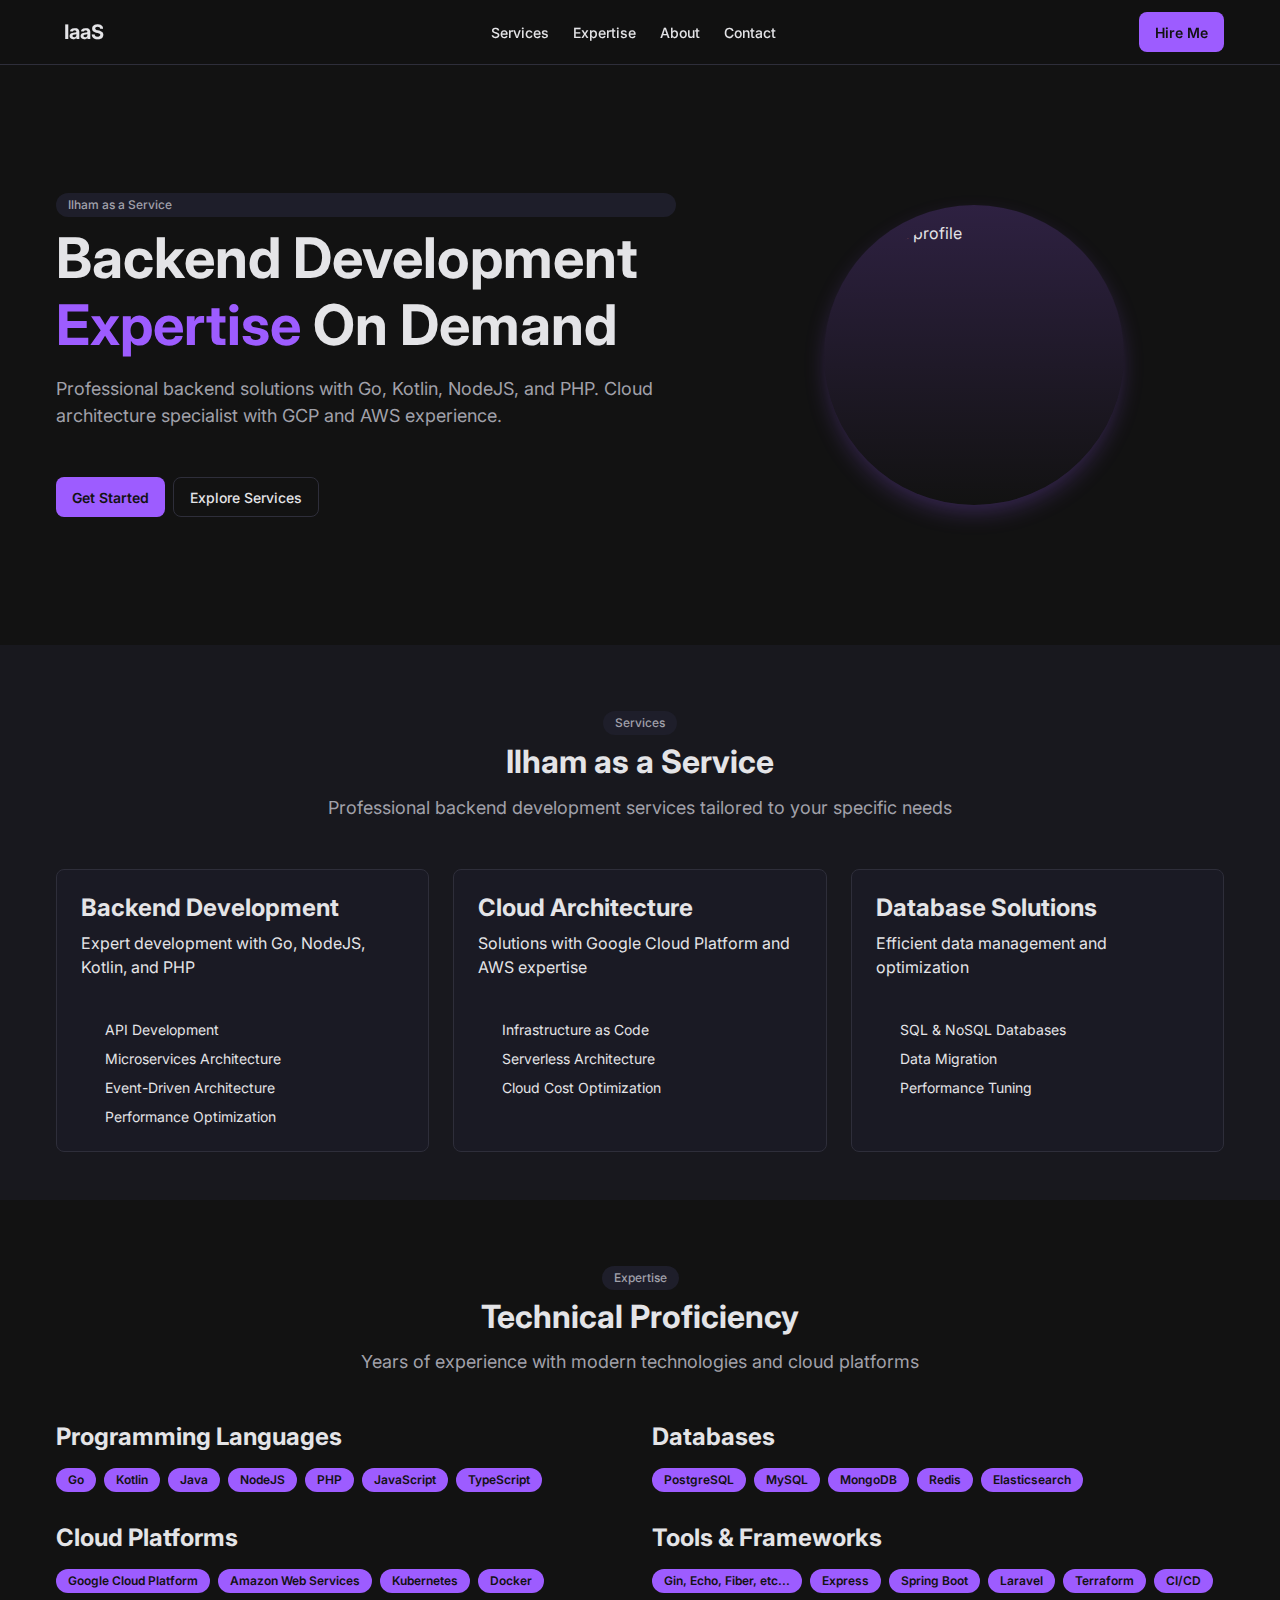
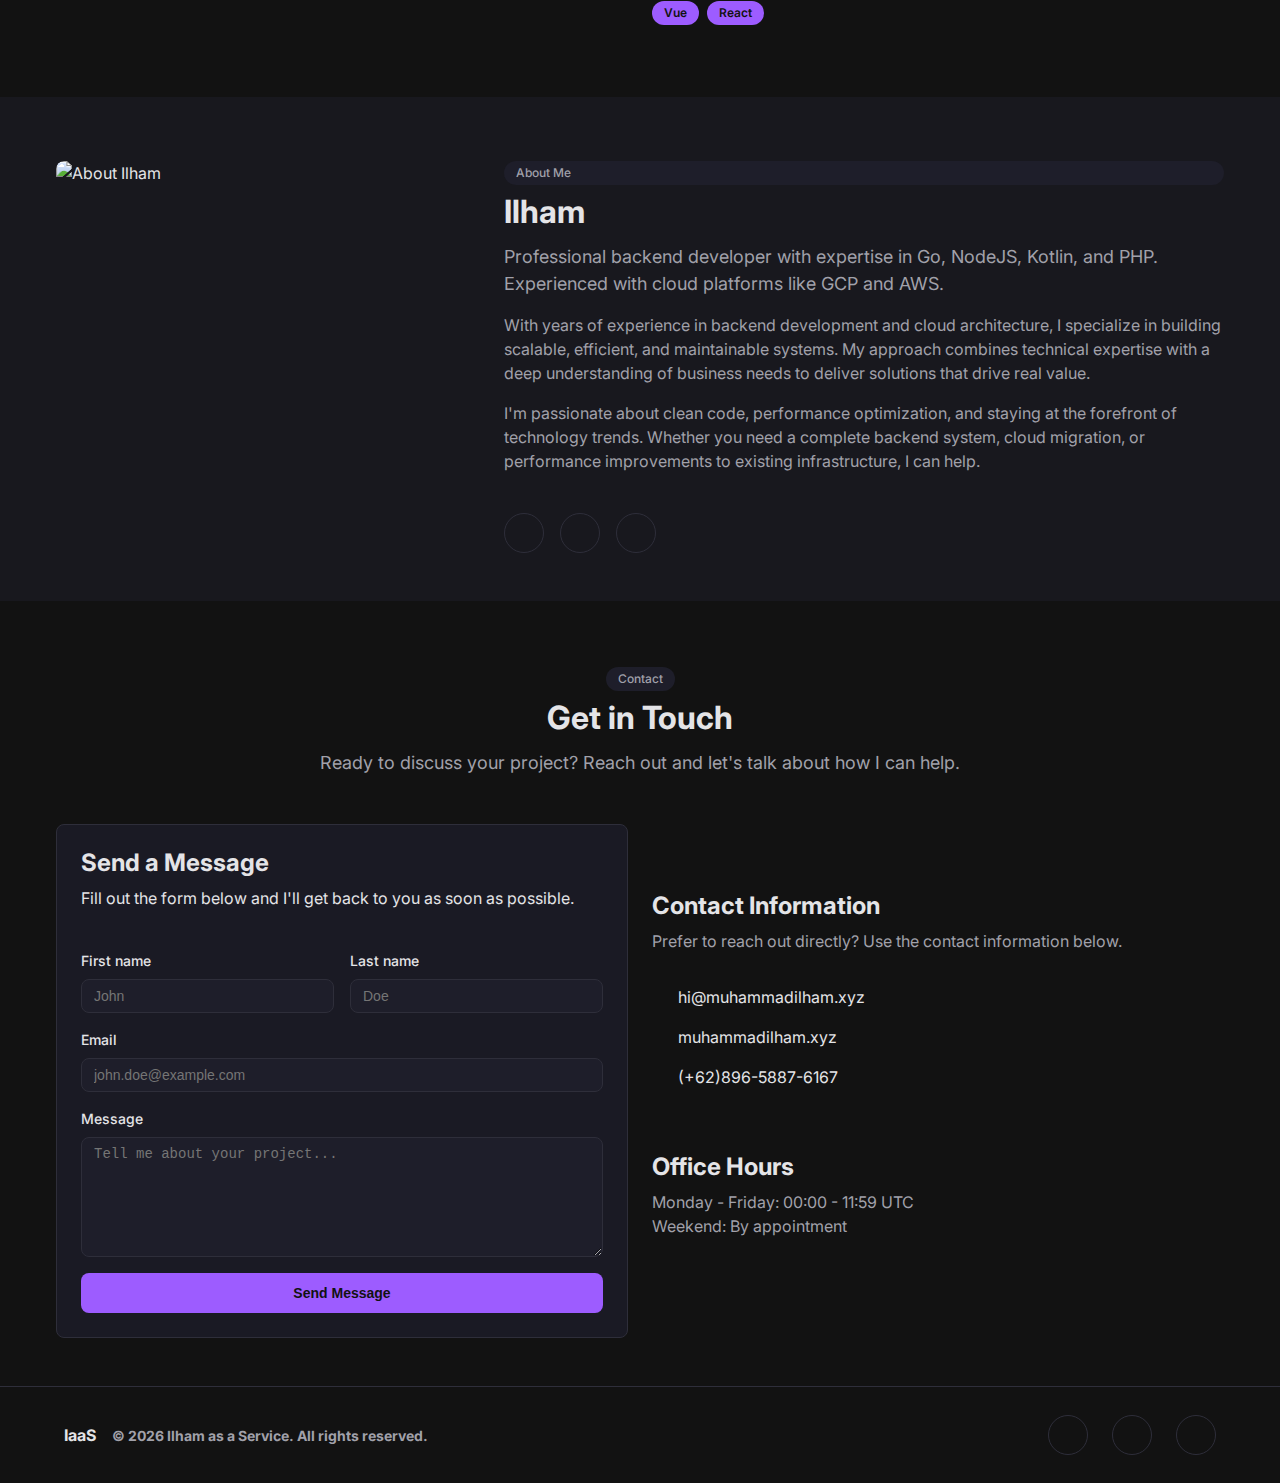
==== index.html @ f7b1e256 "feat: new landing page" ====
<!DOCTYPE html>
<html lang="en">
<head>
  <meta charset="UTF-8">
  <meta name="viewport" content="width=device-width, initial-scale=1.0">
  <!-- Primary Meta Tags -->
  <title>Muhammad Ilham | Backend Developer & Cloud Specialist (IaaS)</title>
  <meta name="description" content="Muhammad Ilham offers professional backend development services with expertise in Go, NodeJS, Kotlin, PHP, and cloud platforms like GCP and AWS.">
  <meta name="keywords" content="Muhammad Ilham, backend developer, Go developer, NodeJS, Kotlin, PHP, cloud architecture, GCP, AWS, IaaS">
  <meta name="author" content="Muhammad Ilham">

  <!-- Open Graph / Facebook -->
  <meta property="og:type" content="website">
  <meta property="og:url" content="https://muhammadilham.xyz/">
  <meta property="og:title" content="Muhammad Ilham | Backend Developer & Cloud Specialist">
  <meta property="og:description" content="Professional backend development services with expertise in Go, NodeJS, Kotlin, PHP, and cloud platforms like GCP and AWS.">
  <meta property="og:image" content="https://media-hosting.imagekit.io/3ba0398bd8744d02/4B939D2C-8A5A-4179-AACF-B3607AC8BFDA-11227-000005230109E60B.JPG?Expires=1838959012&Key-Pair-Id=K2ZIVPTIP2VGHC&Signature=KXfqwvsy2TYszYEHgqX7FKWOMoTREENUWK5vIruQA~npMNvOXrlRcw7gEfq41NGS6qC-dNxv3xXCiB0H6viWafl2FHA10BOMAPI-GehpReKKBnRJ66zqmzC0AuzOeGIlWb-3h5qxwotDMzNgua-2ZHkhm2ImK~HUfSxPiEoYpWrwewTPED3pi6yy7ZygVyqVqK0NhOP4f0Tk~moERaTS9XxSU15iGTEB139aPHgQtTLltklpEuJdmALyKjBi65uL7U1o1JkArlTFQgwiiAtwjFpXVXFyAIiIL2~OlzaHy0KgzTkB~p8yIssPVa~Gk9tvrRiCKB-JlFATZv6-uZx~kA__">

  <!-- Twitter -->
  <meta property="twitter:card" content="summary_large_image">
  <meta property="twitter:url" content="https://muhammadilham.xyz/">
  <meta property="twitter:title" content="Muhammad Ilham | Backend Developer & Cloud Specialist">
  <meta property="twitter:description" content="Professional backend development services with expertise in Go, NodeJS, Kotlin, PHP, and cloud platforms like GCP and AWS.">
  <meta property="twitter:image" content="https://media-hosting.imagekit.io/3ba0398bd8744d02/4B939D2C-8A5A-4179-AACF-B3607AC8BFDA-11227-000005230109E60B.JPG?Expires=1838959012&Key-Pair-Id=K2ZIVPTIP2VGHC&Signature=KXfqwvsy2TYszYEHgqX7FKWOMoTREENUWK5vIruQA~npMNvOXrlRcw7gEfq41NGS6qC-dNxv3xXCiB0H6viWafl2FHA10BOMAPI-GehpReKKBnRJ66zqmzC0AuzOeGIlWb-3h5qxwotDMzNgua-2ZHkhm2ImK~HUfSxPiEoYpWrwewTPED3pi6yy7ZygVyqVqK0NhOP4f0Tk~moERaTS9XxSU15iGTEB139aPHgQtTLltklpEuJdmALyKjBi65uL7U1o1JkArlTFQgwiiAtwjFpXVXFyAIiIL2~OlzaHy0KgzTkB~p8yIssPVa~Gk9tvrRiCKB-JlFATZv6-uZx~kA__">

  <!-- Canonical URL -->
  <link rel="canonical" href="https://muhammadilham.xyz/">

  <!-- Preload CSS (this loads the file early but doesn't apply it) -->
  <link rel="preload" href="styles.css" as="style">
  
  <!-- This actually applies the CSS to the page (keep this!) -->
  <link rel="stylesheet" href="styles.css">

  <link rel="preconnect" href="https://fonts.googleapis.com">
  <link rel="preconnect" href="https://fonts.gstatic.com" crossorigin>
  <link href="https://fonts.googleapis.com/css2?family=Inter:wght@400;500;600;700&display=swap" rel="stylesheet">
  <script src="https://unpkg.com/lucide@latest"></script>
</head>
<body>
  <div class="page-wrapper">
    <header class="header">
      <div class="container">
        <div class="header-content">
          <div class="logo">
            <i data-lucide="server"></i>
            <span>IaaS</span>
          </div>
          <nav class="main-nav">
            <a href="#services" class="nav-link">Services</a>
            <a href="#expertise" class="nav-link">Expertise</a>
            <a href="#about" class="nav-link">About</a>
            <a href="#contact" class="nav-link">Contact</a>
          </nav>
          <a href="#contact" class="button primary-button">Hire Me</a>
        </div>
      </div>
    </header>

    <main>
      <!-- Hero Section -->
      <section class="hero-section">
        <div class="container">
          <div class="hero-grid">
            <div class="hero-content">
              <div class="badge">Ilham as a Service</div>
              <h1>Backend Development <span class="text-primary">Expertise</span> On Demand</h1>
              <p class="hero-description">
                Professional backend solutions with Go, Kotlin, NodeJS, and PHP. Cloud architecture specialist with
                GCP and AWS experience.
              </p>
              <div class="button-group">
                <a href="#contact" class="button primary-button">
                  Get Started
                  <i data-lucide="arrow-right"></i>
                </a>
                <a href="#services" class="button outline-button">Explore Services</a>
              </div>
            </div>
            <div class="hero-image">
              <div class="profile-image-wrapper">
                <img src="https://media-hosting.imagekit.io/3ba0398bd8744d02/4B939D2C-8A5A-4179-AACF-B3607AC8BFDA-11227-000005230109E60B.JPG?Expires=1838959012&Key-Pair-Id=K2ZIVPTIP2VGHC&Signature=KXfqwvsy2TYszYEHgqX7FKWOMoTREENUWK5vIruQA~npMNvOXrlRcw7gEfq41NGS6qC-dNxv3xXCiB0H6viWafl2FHA10BOMAPI-GehpReKKBnRJ66zqmzC0AuzOeGIlWb-3h5qxwotDMzNgua-2ZHkhm2ImK~HUfSxPiEoYpWrwewTPED3pi6yy7ZygVyqVqK0NhOP4f0Tk~moERaTS9XxSU15iGTEB139aPHgQtTLltklpEuJdmALyKjBi65uL7U1o1JkArlTFQgwiiAtwjFpXVXFyAIiIL2~OlzaHy0KgzTkB~p8yIssPVa~Gk9tvrRiCKB-JlFATZv6-uZx~kA__" alt="Ilham's profile" class="profile-image">
              </div>
            </div>
          </div>
        </div>
      </section>

      <!-- Services Section -->
      <section id="services" class="services-section">
        <div class="container">
          <div class="section-header">
            <div class="badge">Services</div>
            <h2>Ilham as a Service</h2>
            <p class="section-description">
              Professional backend development services tailored to your specific needs
            </p>
          </div>
          
          <div class="services-grid">
            <div class="card">
              <div class="card-header">
                <i data-lucide="code-2" class="card-icon"></i>
                <h3>Backend Development</h3>
                <p>Expert development with Go, NodeJS, Kotlin, and PHP</p>
              </div>
              <div class="card-content">
                <ul class="feature-list">
                  <li>
                    <i data-lucide="arrow-right"></i>
                    <span>API Development</span>
                  </li>
                  <li>
                    <i data-lucide="arrow-right"></i>
                    <span>Microservices Architecture</span>
                  </li>
                  <li>
                    <i data-lucide="arrow-right"></i>
                    <span>Event-Driven Architecture</span>
                  </li>
                  <li>
                    <i data-lucide="arrow-right"></i>
                    <span>Performance Optimization</span>
                  </li>
                </ul>
              </div>
            </div>

            <div class="card">
              <div class="card-header">
                <i data-lucide="cloud" class="card-icon"></i>
                <h3>Cloud Architecture</h3>
                <p>Solutions with Google Cloud Platform and AWS expertise</p>
              </div>
              <div class="card-content">
                <ul class="feature-list">
                  <li>
                    <i data-lucide="arrow-right"></i>
                    <span>Infrastructure as Code</span>
                  </li>
                  <li>
                    <i data-lucide="arrow-right"></i>
                    <span>Serverless Architecture</span>
                  </li>
                  <li>
                    <i data-lucide="arrow-right"></i>
                    <span>Cloud Cost Optimization</span>
                  </li>
                </ul>
              </div>
            </div>

            <div class="card">
              <div class="card-header">
                <i data-lucide="database" class="card-icon"></i>
                <h3>Database Solutions</h3>
                <p>Efficient data management and optimization</p>
              </div>
              <div class="card-content">
                <ul class="feature-list">
                  <li>
                    <i data-lucide="arrow-right"></i>
                    <span>SQL & NoSQL Databases</span>
                  </li>
                  <li>
                    <i data-lucide="arrow-right"></i>
                    <span>Data Migration</span>
                  </li>
                  <li>
                    <i data-lucide="arrow-right"></i>
                    <span>Performance Tuning</span>
                  </li>
                </ul>
              </div>
            </div>
          </div>
        </div>
      </section>

      <!-- Expertise Section -->
      <section id="expertise" class="expertise-section">
        <div class="container">
          <div class="section-header">
            <div class="badge">Expertise</div>
            <h2>Technical Proficiency</h2>
            <p class="section-description">
              Years of experience with modern technologies and cloud platforms
            </p>
          </div>
          
          <div class="expertise-grid">
            <div class="expertise-column">
              <h3>Programming Languages</h3>
              <div class="badge-group">
                <span class="tech-badge">Go</span>
                <span class="tech-badge">Kotlin</span>
                <span class="tech-badge">Java</span>
                <span class="tech-badge">NodeJS</span>
                <span class="tech-badge">PHP</span>
                <span class="tech-badge">JavaScript</span>
                <span class="tech-badge">TypeScript</span>
              </div>
              
              <h3 class="mt-6">Cloud Platforms</h3>
              <div class="badge-group">
                <span class="tech-badge">Google Cloud Platform</span>
                <span class="tech-badge">Amazon Web Services</span>
                <span class="tech-badge">Kubernetes</span>
                <span class="tech-badge">Docker</span>
              </div>
            </div>
            
            <div class="expertise-column">
              <h3>Databases</h3>
              <div class="badge-group">
                <span class="tech-badge">PostgreSQL</span>
                <span class="tech-badge">MySQL</span>
                <span class="tech-badge">MongoDB</span>
                <span class="tech-badge">Redis</span>
                <span class="tech-badge">Elasticsearch</span>
              </div>
              
              <h3 class="mt-6">Tools & Frameworks</h3>
              <div class="badge-group">
                <span class="tech-badge">Gin, Echo, Fiber, etc...</span>
                <span class="tech-badge">Express</span>
                <span class="tech-badge">Spring Boot</span>
                <span class="tech-badge">Laravel</span>
                <span class="tech-badge">Terraform</span>
                <span class="tech-badge">CI/CD</span>
                <span class="tech-badge">Vue</span>
                <span class="tech-badge">React</span>
              </div>
            </div>
          </div>
        </div>
      </section>

      <!-- About Section -->
      <section id="about" class="about-section">
        <div class="container">
          <div class="about-grid">
            <div class="about-image">
              <img src="https://media-hosting.imagekit.io/3ba0398bd8744d02/4B939D2C-8A5A-4179-AACF-B3607AC8BFDA-11227-000005230109E60B.JPG?Expires=1838959012&Key-Pair-Id=K2ZIVPTIP2VGHC&Signature=KXfqwvsy2TYszYEHgqX7FKWOMoTREENUWK5vIruQA~npMNvOXrlRcw7gEfq41NGS6qC-dNxv3xXCiB0H6viWafl2FHA10BOMAPI-GehpReKKBnRJ66zqmzC0AuzOeGIlWb-3h5qxwotDMzNgua-2ZHkhm2ImK~HUfSxPiEoYpWrwewTPED3pi6yy7ZygVyqVqK0NhOP4f0Tk~moERaTS9XxSU15iGTEB139aPHgQtTLltklpEuJdmALyKjBi65uL7U1o1JkArlTFQgwiiAtwjFpXVXFyAIiIL2~OlzaHy0KgzTkB~p8yIssPVa~Gk9tvrRiCKB-JlFATZv6-uZx~kA__" alt="About Ilham" class="rounded-image">
            </div>
            <div class="about-content">
              <div class="badge">About Me</div>
              <h2>Ilham</h2>
              <p class="about-description">
                Professional backend developer with expertise in Go, NodeJS, Kotlin, and PHP. Experienced with cloud
                platforms like GCP and AWS.
              </p>
              <div class="about-text">
                <p>
                  With years of experience in backend development and cloud architecture, I specialize in building
                  scalable, efficient, and maintainable systems. My approach combines technical expertise with a deep
                  understanding of business needs to deliver solutions that drive real value.
                </p>
                <p>
                  I'm passionate about clean code, performance optimization, and staying at the forefront of
                  technology trends. Whether you need a complete backend system, cloud migration, or performance
                  improvements to existing infrastructure, I can help.
                </p>
              </div>
              <div class="social-links">
                <a href="https://github.com/mhdiiilham" class="social-button" aria-label="GitHub">
                  <i data-lucide="github"></i>
                </a>
                <a href="https://www.linkedin.com/in/muhammad-ilham-491a99194/" class="social-button" aria-label="LinkedIn">
                  <i data-lucide="linkedin"></i>
                </a>
                <a href="https://x.com/w8rloO" class="social-button" aria-label="Twitter">
                  <i data-lucide="twitter"></i>
                </a>
              </div>
            </div>
          </div>
        </div>
      </section>

      <!-- Contact Section -->
      <section id="contact" class="contact-section">
        <div class="container">
          <div class="section-header">
            <div class="badge">Contact</div>
            <h2>Get in Touch</h2>
            <p class="section-description">
              Ready to discuss your project? Reach out and let's talk about how I can help.
            </p>
          </div>
          
          <div class="contact-grid">
            <div class="card">
              <div class="card-header">
                <h3>Send a Message</h3>
                <p>Fill out the form below and I'll get back to you as soon as possible.</p>
              </div>
              <div class="card-content">
                <form class="contact-form" method="post" data-netlify="true">
                  <div class="form-row">
                    <div class="form-group">
                      <label for="first-name">First name</label>
                      <input type="text" name="first_name" id="first-name" placeholder="John">
                    </div>
                    <div class="form-group">
                      <label for="last-name">Last name</label>
                      <input type="text" name="last_name" id="last-name" placeholder="Doe">
                    </div>
                  </div>
                  <div class="form-group">
                    <label for="email">Email</label>
                    <input type="email" name="email" id="email" placeholder="john.doe@example.com">
                  </div>
                  <div class="form-group">
                    <label for="message">Message</label>
                    <textarea id="message" name="message" placeholder="Tell me about your project..."></textarea>
                  </div>
                  <button type="submit" class="button primary-button full-width">Send Message</button>
                </form>
              </div>
            </div>
            
            <div class="contact-info">
              <div class="info-section">
                <h3>Contact Information</h3>
                <p>Prefer to reach out directly? Use the contact information below.</p>
              </div>
              <div class="contact-details">
                <div class="contact-item">
                  <i data-lucide="mail" style="margin-right: 1%;"></i>
                   <a href="mailto:hi@muhammadilham.xyz">hi@muhammadilham.xyz</a>
                </div>
                <div class="contact-item">
                  <i data-lucide="globe" style="margin-right: 1%;"></i>
                  <a href="http://muhammadilham.xyz">muhammadilham.xyz</a>
                </div>
                <div class="contact-item">
                    <i data-lucide="phone" style="margin-right: 1%;"></i>
                    <a href="http://wa.me/6289658876167">(+62)896-5887-6167</a>
                  </div>
              </div>
              <div class="info-section mt-6">
                <h3>Office Hours</h3>
                <p>
                  Monday - Friday: 00:00 - 11:59 UTC<br>
                  Weekend: By appointment
                </p>
              </div>
            </div>
          </div>
        </div>
      </section>
    </main>

    <footer class="footer">
      <div class="container">
        <div class="footer-content">
          <div class="footer-logo">
            <i data-lucide="server"></i>
            <span>IaaS</span>
            <span class="copyright">© <script>document.write(new Date().getFullYear())</script> Ilham as a Service. All rights reserved.</span>
          </div>
          <div class="footer-social">
            <a href="https://github.com/mhdiiilham" class="footer-social-link" aria-label="GitHub">
              <i data-lucide="github"></i>
            </a>
            <a href="https://www.linkedin.com/in/muhammad-ilham-491a99194/" class="footer-social-link" aria-label="LinkedIn">
              <i data-lucide="linkedin"></i>
            </a>
            <a href="https://x.com/w8rloO" class="footer-social-link" aria-label="Twitter">
              <i data-lucide="twitter"></i>
            </a>
          </div>
        </div>
      </div>
    </footer>
  </div>
  <script>
    lucide.createIcons();
  </script>
    <script type="application/ld+json">
        {
        "@context": "https://schema.org",
        "@type": "Person",
        "name": "Muhammad Ilham",
        "url": "https://muhammadilham.xyz",
        "image": "https://hebbkx1anhila5yf.public.blob.vercel-storage.com/4B939D2C-8A5A-4179-AACF-B3607AC8BFDA-11227-000005230109E60B.JPG-EY6Y0ggQzVfmROSTw1kUSpf71r6Ohd.jpeg",
        "sameAs": [
            "https://github.com/mhdiiilham",
            "https://www.linkedin.com/in/muhammad-ilham-491a99194",
            "https://x.com/w8rloO"
        ],
        "jobTitle": "Backend Developer",
        "worksFor": {
            "@type": "Organization",
            "name": "Ilham as a Service"
        },
        "description": "Professional backend developer with expertise in Go, NodeJS, Kotlin, and PHP. Experienced with cloud platforms like GCP and AWS.",
        "knowsAbout": ["Go", "NodeJS", "Kotlin", "PHP", "Cloud Architecture", "GCP", "AWS", "Microservices", "API Development", "Event Driven Architecture"]
        }
    </script>
    <script type="application/ld+json">
        {
        "@context": "https://schema.org",
        "@type": "ProfessionalService",
        "name": "Ilham as a Service",
        "url": "https://muhammadilham.xyz",
        "logo": "https://media-hosting.imagekit.io/3ba0398bd8744d02/4B939D2C-8A5A-4179-AACF-B3607AC8BFDA-11227-000005230109E60B.JPG?Expires=1838959012&Key-Pair-Id=K2ZIVPTIP2VGHC&Signature=KXfqwvsy2TYszYEHgqX7FKWOMoTREENUWK5vIruQA~npMNvOXrlRcw7gEfq41NGS6qC-dNxv3xXCiB0H6viWafl2FHA10BOMAPI-GehpReKKBnRJ66zqmzC0AuzOeGIlWb-3h5qxwotDMzNgua-2ZHkhm2ImK~HUfSxPiEoYpWrwewTPED3pi6yy7ZygVyqVqK0NhOP4f0Tk~moERaTS9XxSU15iGTEB139aPHgQtTLltklpEuJdmALyKjBi65uL7U1o1JkArlTFQgwiiAtwjFpXVXFyAIiIL2~OlzaHy0KgzTkB~p8yIssPVa~Gk9tvrRiCKB-JlFATZv6-uZx~kA__",
        "description": "Professional backend development services with expertise in Go, NodeJS, Kotlin, PHP, and cloud platforms like GCP and AWS.",
        "address": {
            "@type": "12320",
            "addressCountry": "Indonesia"
        },
        "email": "contact@ilhamaas.com",
        "telephone": "+6289658876167",
        "priceRange": "$$",
        "serviceType": ["Backend Development", "Cloud Architecture", "Database Solutions", "Backend Engineer"],
        "founder": {
            "@type": "Person",
            "name": "Muhammad Ilham"
        }
        }
    </script>
</body>
</html>
---- styles.css ----
/* Base Styles */
:root {
  --primary: #9d5cff;
  --primary-hover: #b57bff;
  --background: #121212;
  --foreground: #e4e4e7;
  --muted: #1e1e2a;
  --muted-foreground: #a1a1aa;
  --border: #2e2e3a;
  --card: #1a1a24;
  --card-foreground: #e4e4e7;
  --radius: 0.5rem;
  --font-sans: 'Inter', -apple-system, BlinkMacSystemFont, 'Segoe UI', Roboto, 'Helvetica Neue', Arial, sans-serif;
  --header-height: 4rem; /* Define header height as a variable */
}

* {
  margin: 0;
  padding: 0;
  box-sizing: border-box;
}

html {
  scroll-behavior: smooth;
  /* Add scroll padding to account for fixed header */
  scroll-padding-top: var(--header-height);
}

body {
  font-family: var(--font-sans);
  color: var(--foreground);
  line-height: 1.5;
  background-color: var(--background);
}

.page-wrapper {
  display: flex;
  flex-direction: column;
  min-height: 100vh;
}

.container {
  width: 100%;
  max-width: 1200px;
  margin: 0 auto;
  padding: 0 1rem;
}

h1, h2, h3, h4, h5, h6 {
  font-weight: 700;
  line-height: 1.2;
}

h1 {
  font-size: 2.5rem;
  margin-bottom: 1rem;
}

h2 {
  font-size: 2rem;
  margin-bottom: 0.75rem;
}

h3 {
  font-size: 1.5rem;
  margin-bottom: 0.5rem;
}

p {
  margin-bottom: 1rem;
}

a {
  color: inherit;
  text-decoration: none;
}

img {
  max-width: 100%;
  height: auto;
}

ul {
  list-style: none;
}

/* Utility Classes */
.text-primary {
  color: var(--primary);
}

.mt-6 {
  margin-top: 1.5rem;
}

.full-width {
  width: 100%;
}

/* Components */
.button {
  display: inline-flex;
  align-items: center;
  justify-content: center;
  border-radius: var(--radius);
  font-weight: 500;
  font-size: 0.875rem;
  height: 2.5rem;
  padding: 0 1rem;
  transition: all 0.2s ease;
  cursor: pointer;
}

.primary-button {
  background-color: var(--primary);
  color: #121212;
  border: none;
  font-weight: 600;
}

.primary-button:hover {
  background-color: var(--primary-hover);
}

.outline-button {
  background-color: transparent;
  border: 1px solid var(--border);
  color: var(--foreground);
}

.outline-button:hover {
  background-color: var(--muted);
}

.button-group {
  display: flex;
  flex-wrap: wrap;
  gap: 0.5rem;
  margin-top: 1.5rem;
}

.badge {
  display: inline-flex;
  align-items: center;
  border-radius: 9999px;
  font-size: 0.75rem;
  font-weight: 500;
  height: 1.5rem;
  padding: 0 0.75rem;
  background-color: var(--muted);
  color: var(--muted-foreground);
  margin-bottom: 0.5rem;
}

.card {
  background-color: var(--card);
  border-radius: var(--radius);
  border: 1px solid var(--border);
  overflow: hidden;
}

.card-header {
  padding: 1.5rem 1.5rem 0.75rem;
}

.card-content {
  padding: 0.75rem 1.5rem 1.5rem;
}

.card-icon {
  color: var(--primary);
  width: 2.5rem;
  height: 2.5rem;
  margin-bottom: 0.5rem;
}

.tech-badge {
  display: inline-flex;
  align-items: center;
  border-radius: 9999px;
  font-size: 0.75rem;
  font-weight: 500;
  height: 1.5rem;
  padding: 0 0.75rem;
  background-color: var(--primary);
  color: #121212;
  margin-right: 0.5rem;
  margin-bottom: 0.5rem;
  font-weight: 600;
}

.badge-group {
  display: flex;
  flex-wrap: wrap;
  margin-bottom: 1rem;
}

.social-button, .footer-social-link {
  display: inline-flex;
  align-items: center;
  justify-content: center;
  width: 2.5rem;
  height: 2.5rem;
  border-radius: 9999px;
  border: 1px solid var(--border);
  color: var(--foreground);
  transition: all 0.2s ease;
  margin-right: 0.5rem;
}

.social-button:hover, .footer-social-link:hover {
  background-color: var(--muted);
  border-color: var(--primary);
}

.rounded-image {
  width: 100%;
  height: 100%;
  object-fit: cover;
  border-radius: var(--radius);
  transition: transform 0.3s ease;
}

/* Optional: Add a subtle zoom effect on hover */
.about-image:hover .rounded-image {
  transform: scale(1.03);
}

/* Header */
.header {
  position: sticky;
  top: 0;
  z-index: 50;
  width: 100%;
  border-bottom: 1px solid var(--border);
  background-color: rgba(18, 18, 18, 0.8);
  backdrop-filter: blur(10px);
}

.header-content {
  display: flex;
  align-items: center;
  justify-content: space-between;
  height: 4rem;
}

.logo {
  display: flex;
  align-items: center;
  gap: 0.5rem;
  font-weight: 700;
  font-size: 1.25rem;
}

.logo i {
  color: var(--primary);
}

.main-nav {
  display: none;
}

.nav-link {
  font-size: 0.875rem;
  font-weight: 500;
  transition: color 0.2s ease;
  margin-left: 1.5rem;
}

.nav-link:hover {
  color: var(--primary);
}

/* Hero Section */
.hero-section {
  padding: 3rem 0;
}

.hero-grid {
  display: grid;
  gap: 2rem;
}

.hero-content {
  display: flex;
  flex-direction: column;
  justify-content: center;
}

.hero-description {
  color: var(--muted-foreground);
  font-size: 1.125rem;
  margin-bottom: 1.5rem;
}

.hero-image {
  display: flex;
  align-items: center;
  justify-content: center;
}

/* Profile Image in Hero Section */
.profile-image-wrapper {
  position: relative;
  width: 300px;
  height: 300px;
  border-radius: 9999px;
  background: linear-gradient(to bottom, rgba(157, 92, 255, 0.2), rgba(157, 92, 255, 0));
  padding: 1rem;
  display: flex;
  align-items: center;
  justify-content: center;
  overflow: hidden; /* This ensures the image is cropped to the circle */
  box-shadow: 0 10px 25px -5px rgba(157, 92, 255, 0.3);
}

.profile-image {
  width: 100%;
  height: 100%;
  object-fit: cover;
  object-position: center 40%; /* This positions the face more centrally in the circle */
  border-radius: 9999px;
  transition: transform 0.3s ease;
}

.hero-image:hover .profile-image {
  transform: scale(1.05);
}

/* Services Section */
.services-section {
  padding: 4rem 0 3rem;
  background-color: rgba(30, 30, 42, 0.5);
}

.section-header {
  text-align: center;
  max-width: 900px;
  margin: 0 auto 3rem;
}

.section-description {
  color: var(--muted-foreground);
  font-size: 1.125rem;
}

.services-grid {
  display: grid;
  gap: 1.5rem;
}

.feature-list {
  display: flex;
  flex-direction: column;
  gap: 0.5rem;
}

.feature-list li {
  display: flex;
  align-items: center;
  font-size: 0.875rem;
}

.feature-list li i {
  color: var(--primary);
  width: 1rem;
  height: 1rem;
  margin-right: 0.5rem;
}

/* Expertise Section */
.expertise-section {
  padding: 4rem 0 3rem;
}

.expertise-grid {
  display: grid;
  gap: 1.5rem;
}

.expertise-column h3 {
  margin-bottom: 1rem;
}

/* About Section */
.about-section {
  padding: 4rem 0 3rem;
  background-color: rgba(30, 30, 42, 0.5);
}

.about-grid {
  display: grid;
  gap: 2rem;
}

.about-image {
  display: flex;
  align-items: center;
  justify-content: center;
  width: 100%;
  height: 100%;
  max-height: 500px;
  overflow: hidden;
  border-radius: var(--radius);
}

.about-content {
  display: flex;
  flex-direction: column;
  justify-content: center;
}

.about-description {
  color: var(--muted-foreground);
  font-size: 1.125rem;
  margin-bottom: 1rem;
}

.about-text {
  margin-bottom: 1.5rem;
}

.about-text p {
  color: var(--muted-foreground);
  margin-bottom: 1rem;
}

.social-links {
  display: flex;
  gap: 0.5rem;
}

/* Contact Section */
.contact-section {
  padding: 4rem 0 3rem;
}

.contact-grid {
  display: grid;
  gap: 1.5rem;
}

.contact-form {
  display: flex;
  flex-direction: column;
  gap: 1rem;
}

.form-row {
  display: grid;
  gap: 1rem;
}

.form-group {
  display: flex;
  flex-direction: column;
  gap: 0.5rem;
}

.form-group label {
  font-size: 0.875rem;
  font-weight: 500;
}

.form-group input, .form-group textarea {
  border: 1px solid var(--border);
  border-radius: var(--radius);
  padding: 0.5rem 0.75rem;
  font-size: 0.875rem;
  background-color: var(--muted);
  color: var(--foreground);
}

.form-group input:focus, .form-group textarea:focus {
  outline: none;
  border-color: var(--primary);
}

.form-group textarea {
  min-height: 120px;
  resize: vertical;
}

.contact-info {
  display: flex;
  flex-direction: column;
  justify-content: center;
}

.info-section {
  margin-bottom: 1rem;
}

.info-section p {
  color: var(--muted-foreground);
}

.contact-details {
  margin-bottom: 1.5rem;
}

.contact-item {
  display: flex;
  align-items: center;
  margin-bottom: 1rem;
}

.contact-item i {
  color: var(--primary);
  width: 1.25rem;
  height: 1.25rem;
  margin-right: 0.75rem;
}

/* Footer */
.footer {
  width: 100%;
  border-top: 1px solid var(--border);
  background-color: var(--background);
  margin-top: auto;
}

.footer-content {
  display: flex;
  flex-direction: column;
  align-items: center;
  justify-content: space-between;
  gap: 1rem;
  padding: 2.5rem 0;
}

.footer-logo {
  display: flex;
  align-items: center;
  gap: 0.5rem;
}

.footer-logo i {
  color: var(--primary);
}

.footer-logo span {
  font-weight: 700;
}

.copyright {
  font-size: 0.875rem;
  color: var(--muted-foreground);
  font-weight: 400;
  margin-left: 0.5rem;
}

.footer-social {
  display: flex;
  gap: 1rem;
}

/* Media Queries */
@media (min-width: 768px) {
  h1 {
    font-size: 3rem;
  }
  
  .main-nav {
    display: flex;
  }
  
  .hero-section {
    padding: 6rem 0;
  }
  
  .hero-grid {
    grid-template-columns: 1fr 400px;
    gap: 3rem;
  }
  
  .services-grid {
    grid-template-columns: repeat(3, 1fr);
  }
  
  .expertise-grid {
    grid-template-columns: repeat(2, 1fr);
  }
  
  .about-grid {
    grid-template-columns: 400px 1fr;
    gap: 3rem;
  }
  
  .contact-grid {
    grid-template-columns: repeat(2, 1fr);
  }
  
  .form-row {
    grid-template-columns: repeat(2, 1fr);
  }
  
  .footer-content {
    flex-direction: row;
    padding: 0;
    height: 6rem;
  }
}

@media (min-width: 1024px) {
  .hero-section {
    padding: 8rem 0;
  }
  
  .hero-grid {
    grid-template-columns: 1fr 500px;
  }
  
  h1 {
    font-size: 3.5rem;
  }
}
---- styles.css ----
/* Base Styles */
:root {
  --primary: #9d5cff;
  --primary-hover: #b57bff;
  --background: #121212;
  --foreground: #e4e4e7;
  --muted: #1e1e2a;
  --muted-foreground: #a1a1aa;
  --border: #2e2e3a;
  --card: #1a1a24;
  --card-foreground: #e4e4e7;
  --radius: 0.5rem;
  --font-sans: 'Inter', -apple-system, BlinkMacSystemFont, 'Segoe UI', Roboto, 'Helvetica Neue', Arial, sans-serif;
  --header-height: 4rem; /* Define header height as a variable */
}

* {
  margin: 0;
  padding: 0;
  box-sizing: border-box;
}

html {
  scroll-behavior: smooth;
  /* Add scroll padding to account for fixed header */
  scroll-padding-top: var(--header-height);
}

body {
  font-family: var(--font-sans);
  color: var(--foreground);
  line-height: 1.5;
  background-color: var(--background);
}

.page-wrapper {
  display: flex;
  flex-direction: column;
  min-height: 100vh;
}

.container {
  width: 100%;
  max-width: 1200px;
  margin: 0 auto;
  padding: 0 1rem;
}

h1, h2, h3, h4, h5, h6 {
  font-weight: 700;
  line-height: 1.2;
}

h1 {
  font-size: 2.5rem;
  margin-bottom: 1rem;
}

h2 {
  font-size: 2rem;
  margin-bottom: 0.75rem;
}

h3 {
  font-size: 1.5rem;
  margin-bottom: 0.5rem;
}

p {
  margin-bottom: 1rem;
}

a {
  color: inherit;
  text-decoration: none;
}

img {
  max-width: 100%;
  height: auto;
}

ul {
  list-style: none;
}

/* Utility Classes */
.text-primary {
  color: var(--primary);
}

.mt-6 {
  margin-top: 1.5rem;
}

.full-width {
  width: 100%;
}

/* Components */
.button {
  display: inline-flex;
  align-items: center;
  justify-content: center;
  border-radius: var(--radius);
  font-weight: 500;
  font-size: 0.875rem;
  height: 2.5rem;
  padding: 0 1rem;
  transition: all 0.2s ease;
  cursor: pointer;
}

.primary-button {
  background-color: var(--primary);
  color: #121212;
  border: none;
  font-weight: 600;
}

.primary-button:hover {
  background-color: var(--primary-hover);
}

.outline-button {
  background-color: transparent;
  border: 1px solid var(--border);
  color: var(--foreground);
}

.outline-button:hover {
  background-color: var(--muted);
}

.button-group {
  display: flex;
  flex-wrap: wrap;
  gap: 0.5rem;
  margin-top: 1.5rem;
}

.badge {
  display: inline-flex;
  align-items: center;
  border-radius: 9999px;
  font-size: 0.75rem;
  font-weight: 500;
  height: 1.5rem;
  padding: 0 0.75rem;
  background-color: var(--muted);
  color: var(--muted-foreground);
  margin-bottom: 0.5rem;
}

.card {
  background-color: var(--card);
  border-radius: var(--radius);
  border: 1px solid var(--border);
  overflow: hidden;
}

.card-header {
  padding: 1.5rem 1.5rem 0.75rem;
}

.card-content {
  padding: 0.75rem 1.5rem 1.5rem;
}

.card-icon {
  color: var(--primary);
  width: 2.5rem;
  height: 2.5rem;
  margin-bottom: 0.5rem;
}

.tech-badge {
  display: inline-flex;
  align-items: center;
  border-radius: 9999px;
  font-size: 0.75rem;
  font-weight: 500;
  height: 1.5rem;
  padding: 0 0.75rem;
  background-color: var(--primary);
  color: #121212;
  margin-right: 0.5rem;
  margin-bottom: 0.5rem;
  font-weight: 600;
}

.badge-group {
  display: flex;
  flex-wrap: wrap;
  margin-bottom: 1rem;
}

.social-button, .footer-social-link {
  display: inline-flex;
  align-items: center;
  justify-content: center;
  width: 2.5rem;
  height: 2.5rem;
  border-radius: 9999px;
  border: 1px solid var(--border);
  color: var(--foreground);
  transition: all 0.2s ease;
  margin-right: 0.5rem;
}

.social-button:hover, .footer-social-link:hover {
  background-color: var(--muted);
  border-color: var(--primary);
}

.rounded-image {
  width: 100%;
  height: 100%;
  object-fit: cover;
  border-radius: var(--radius);
  transition: transform 0.3s ease;
}

/* Optional: Add a subtle zoom effect on hover */
.about-image:hover .rounded-image {
  transform: scale(1.03);
}

/* Header */
.header {
  position: sticky;
  top: 0;
  z-index: 50;
  width: 100%;
  border-bottom: 1px solid var(--border);
  background-color: rgba(18, 18, 18, 0.8);
  backdrop-filter: blur(10px);
}

.header-content {
  display: flex;
  align-items: center;
  justify-content: space-between;
  height: 4rem;
}

.logo {
  display: flex;
  align-items: center;
  gap: 0.5rem;
  font-weight: 700;
  font-size: 1.25rem;
}

.logo i {
  color: var(--primary);
}

.main-nav {
  display: none;
}

.nav-link {
  font-size: 0.875rem;
  font-weight: 500;
  transition: color 0.2s ease;
  margin-left: 1.5rem;
}

.nav-link:hover {
  color: var(--primary);
}

/* Hero Section */
.hero-section {
  padding: 3rem 0;
}

.hero-grid {
  display: grid;
  gap: 2rem;
}

.hero-content {
  display: flex;
  flex-direction: column;
  justify-content: center;
}

.hero-description {
  color: var(--muted-foreground);
  font-size: 1.125rem;
  margin-bottom: 1.5rem;
}

.hero-image {
  display: flex;
  align-items: center;
  justify-content: center;
}

/* Profile Image in Hero Section */
.profile-image-wrapper {
  position: relative;
  width: 300px;
  height: 300px;
  border-radius: 9999px;
  background: linear-gradient(to bottom, rgba(157, 92, 255, 0.2), rgba(157, 92, 255, 0));
  padding: 1rem;
  display: flex;
  align-items: center;
  justify-content: center;
  overflow: hidden; /* This ensures the image is cropped to the circle */
  box-shadow: 0 10px 25px -5px rgba(157, 92, 255, 0.3);
}

.profile-image {
  width: 100%;
  height: 100%;
  object-fit: cover;
  object-position: center 40%; /* This positions the face more centrally in the circle */
  border-radius: 9999px;
  transition: transform 0.3s ease;
}

.hero-image:hover .profile-image {
  transform: scale(1.05);
}

/* Services Section */
.services-section {
  padding: 4rem 0 3rem;
  background-color: rgba(30, 30, 42, 0.5);
}

.section-header {
  text-align: center;
  max-width: 900px;
  margin: 0 auto 3rem;
}

.section-description {
  color: var(--muted-foreground);
  font-size: 1.125rem;
}

.services-grid {
  display: grid;
  gap: 1.5rem;
}

.feature-list {
  display: flex;
  flex-direction: column;
  gap: 0.5rem;
}

.feature-list li {
  display: flex;
  align-items: center;
  font-size: 0.875rem;
}

.feature-list li i {
  color: var(--primary);
  width: 1rem;
  height: 1rem;
  margin-right: 0.5rem;
}

/* Expertise Section */
.expertise-section {
  padding: 4rem 0 3rem;
}

.expertise-grid {
  display: grid;
  gap: 1.5rem;
}

.expertise-column h3 {
  margin-bottom: 1rem;
}

/* About Section */
.about-section {
  padding: 4rem 0 3rem;
  background-color: rgba(30, 30, 42, 0.5);
}

.about-grid {
  display: grid;
  gap: 2rem;
}

.about-image {
  display: flex;
  align-items: center;
  justify-content: center;
  width: 100%;
  height: 100%;
  max-height: 500px;
  overflow: hidden;
  border-radius: var(--radius);
}

.about-content {
  display: flex;
  flex-direction: column;
  justify-content: center;
}

.about-description {
  color: var(--muted-foreground);
  font-size: 1.125rem;
  margin-bottom: 1rem;
}

.about-text {
  margin-bottom: 1.5rem;
}

.about-text p {
  color: var(--muted-foreground);
  margin-bottom: 1rem;
}

.social-links {
  display: flex;
  gap: 0.5rem;
}

/* Contact Section */
.contact-section {
  padding: 4rem 0 3rem;
}

.contact-grid {
  display: grid;
  gap: 1.5rem;
}

.contact-form {
  display: flex;
  flex-direction: column;
  gap: 1rem;
}

.form-row {
  display: grid;
  gap: 1rem;
}

.form-group {
  display: flex;
  flex-direction: column;
  gap: 0.5rem;
}

.form-group label {
  font-size: 0.875rem;
  font-weight: 500;
}

.form-group input, .form-group textarea {
  border: 1px solid var(--border);
  border-radius: var(--radius);
  padding: 0.5rem 0.75rem;
  font-size: 0.875rem;
  background-color: var(--muted);
  color: var(--foreground);
}

.form-group input:focus, .form-group textarea:focus {
  outline: none;
  border-color: var(--primary);
}

.form-group textarea {
  min-height: 120px;
  resize: vertical;
}

.contact-info {
  display: flex;
  flex-direction: column;
  justify-content: center;
}

.info-section {
  margin-bottom: 1rem;
}

.info-section p {
  color: var(--muted-foreground);
}

.contact-details {
  margin-bottom: 1.5rem;
}

.contact-item {
  display: flex;
  align-items: center;
  margin-bottom: 1rem;
}

.contact-item i {
  color: var(--primary);
  width: 1.25rem;
  height: 1.25rem;
  margin-right: 0.75rem;
}

/* Footer */
.footer {
  width: 100%;
  border-top: 1px solid var(--border);
  background-color: var(--background);
  margin-top: auto;
}

.footer-content {
  display: flex;
  flex-direction: column;
  align-items: center;
  justify-content: space-between;
  gap: 1rem;
  padding: 2.5rem 0;
}

.footer-logo {
  display: flex;
  align-items: center;
  gap: 0.5rem;
}

.footer-logo i {
  color: var(--primary);
}

.footer-logo span {
  font-weight: 700;
}

.copyright {
  font-size: 0.875rem;
  color: var(--muted-foreground);
  font-weight: 400;
  margin-left: 0.5rem;
}

.footer-social {
  display: flex;
  gap: 1rem;
}

/* Media Queries */
@media (min-width: 768px) {
  h1 {
    font-size: 3rem;
  }
  
  .main-nav {
    display: flex;
  }
  
  .hero-section {
    padding: 6rem 0;
  }
  
  .hero-grid {
    grid-template-columns: 1fr 400px;
    gap: 3rem;
  }
  
  .services-grid {
    grid-template-columns: repeat(3, 1fr);
  }
  
  .expertise-grid {
    grid-template-columns: repeat(2, 1fr);
  }
  
  .about-grid {
    grid-template-columns: 400px 1fr;
    gap: 3rem;
  }
  
  .contact-grid {
    grid-template-columns: repeat(2, 1fr);
  }
  
  .form-row {
    grid-template-columns: repeat(2, 1fr);
  }
  
  .footer-content {
    flex-direction: row;
    padding: 0;
    height: 6rem;
  }
}

@media (min-width: 1024px) {
  .hero-section {
    padding: 8rem 0;
  }
  
  .hero-grid {
    grid-template-columns: 1fr 500px;
  }
  
  h1 {
    font-size: 3.5rem;
  }
}
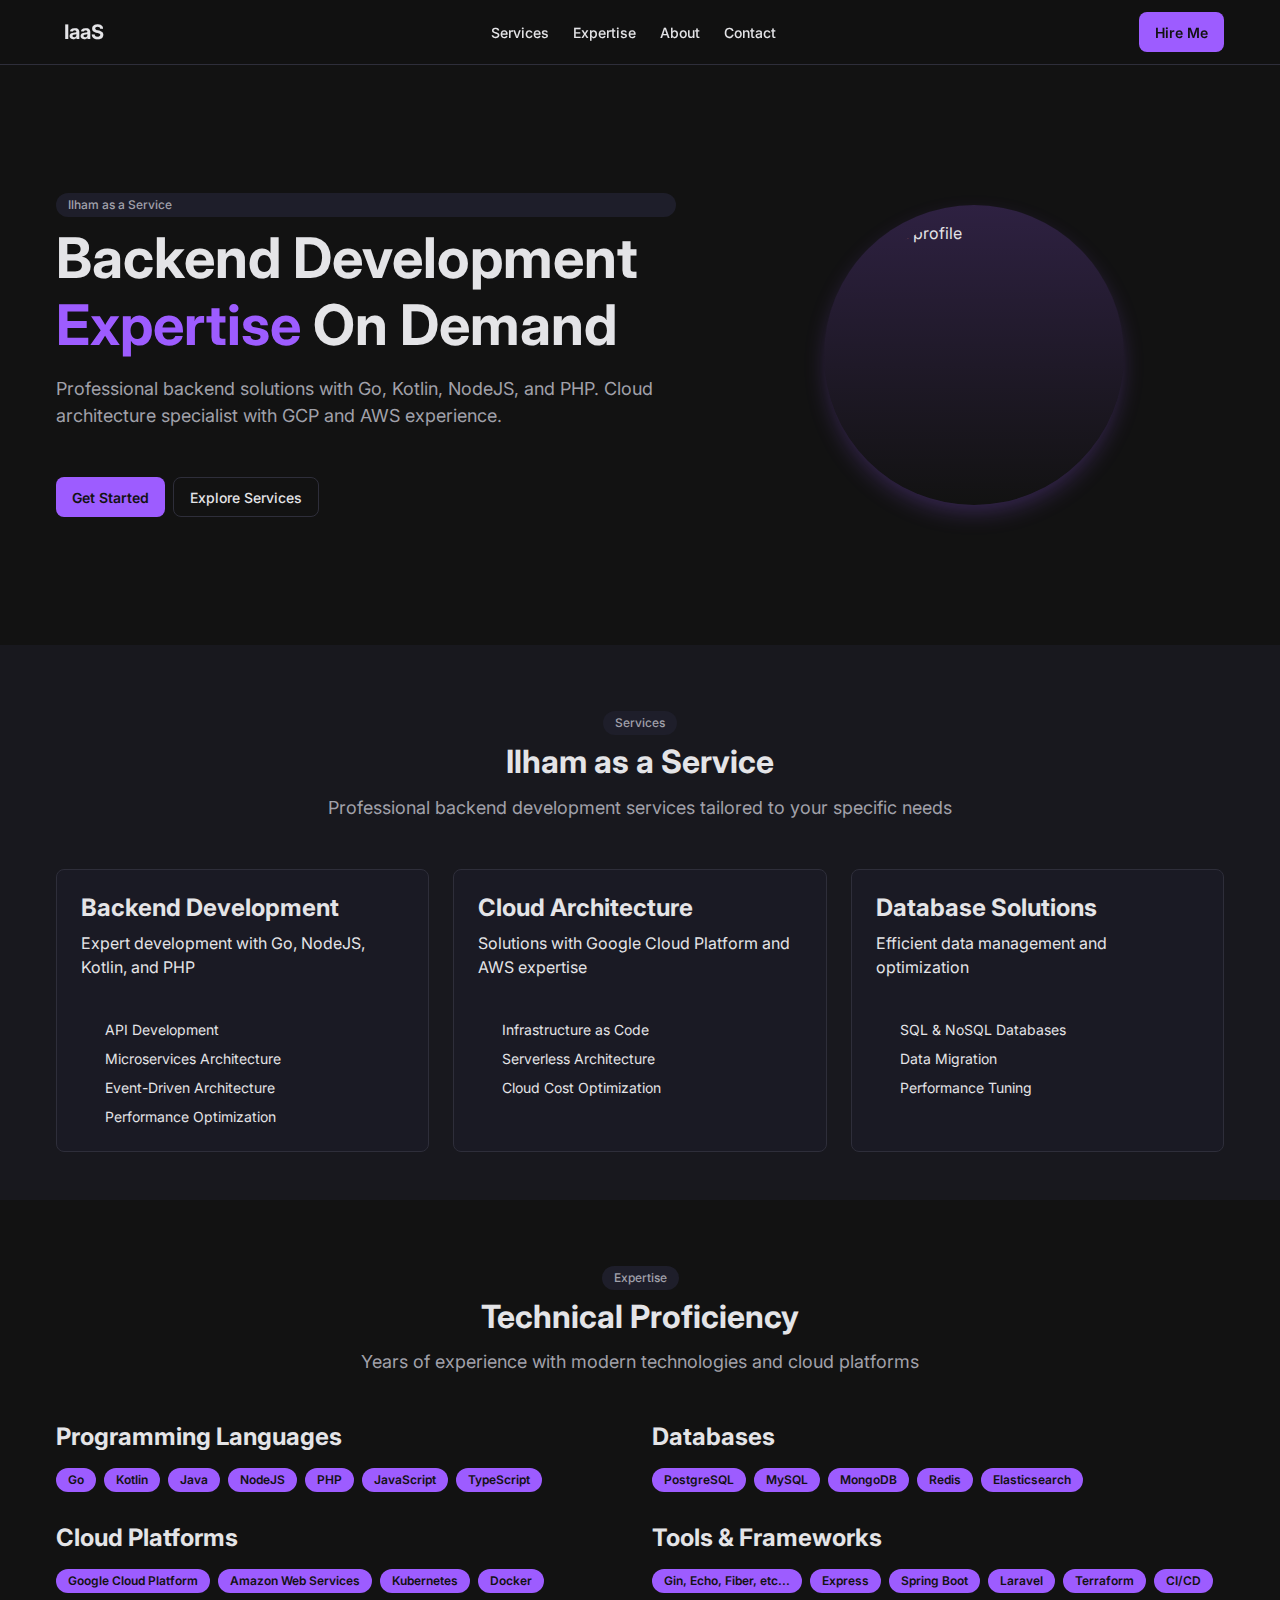
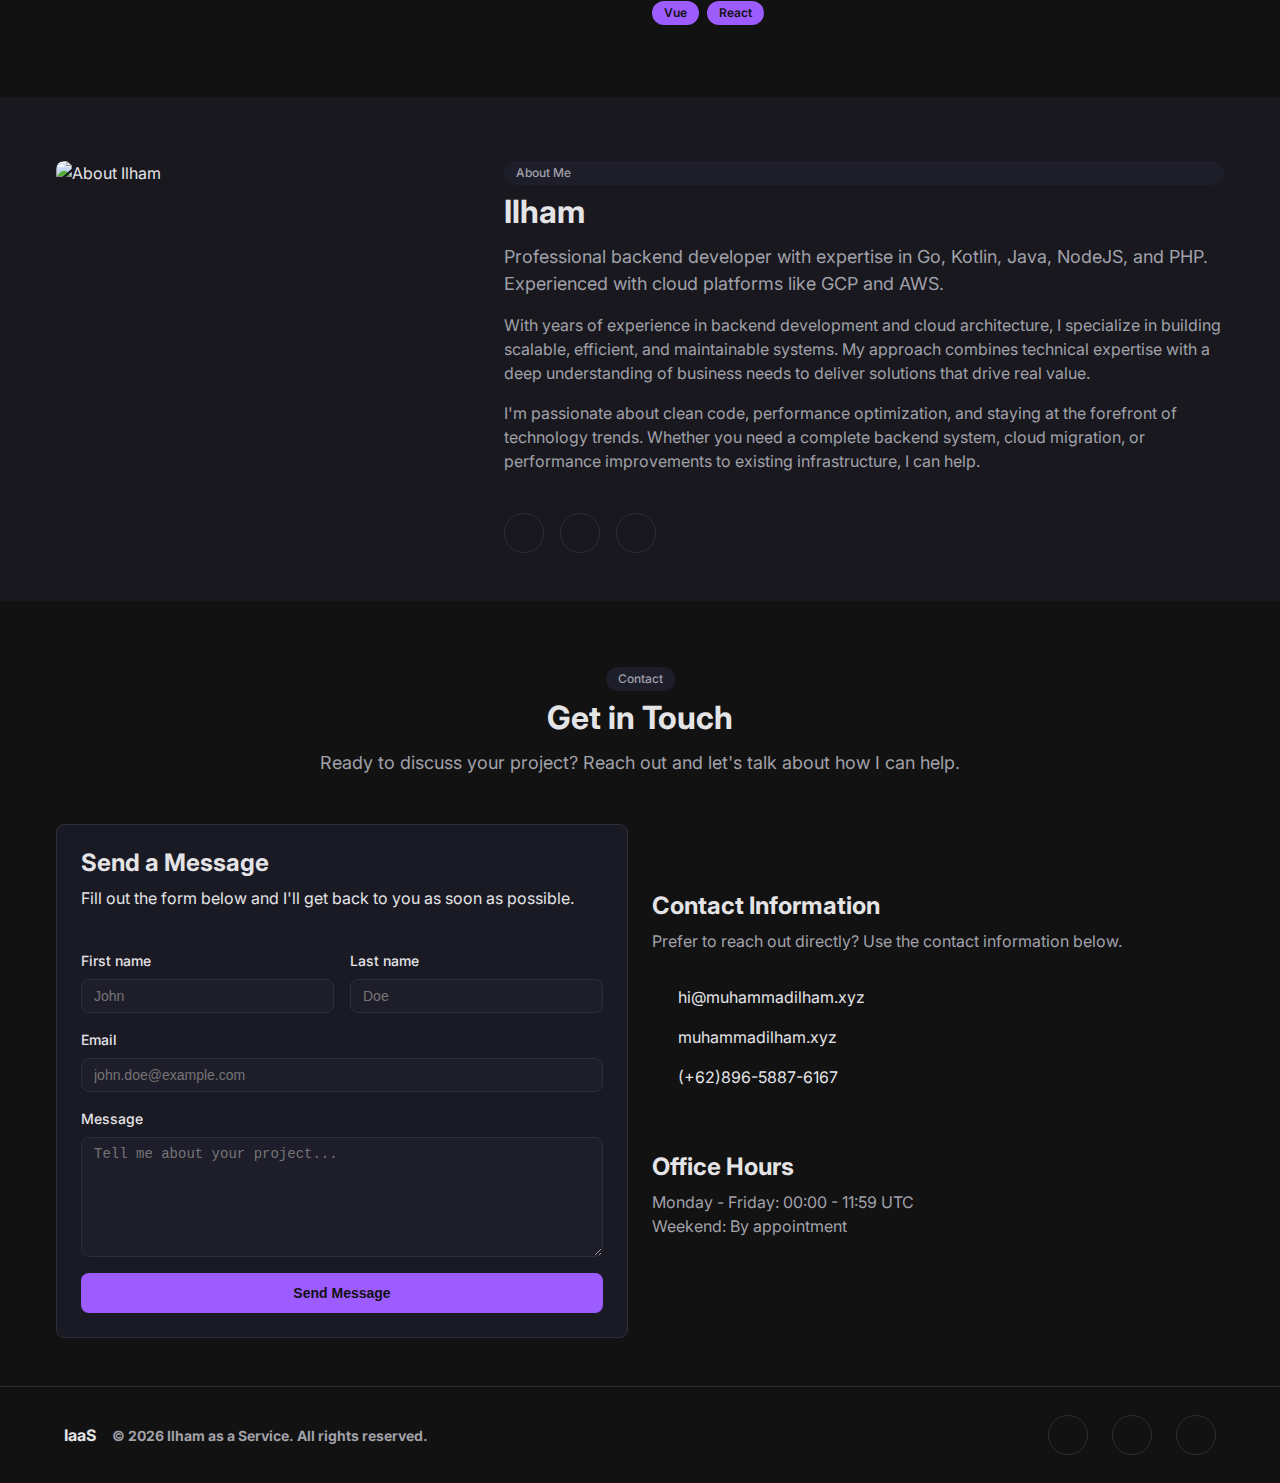
==== commit d9cbd62b: "feat: update programming languages order" ====
--- a/index.html
+++ b/index.html
@@ -247,7 +247,7 @@
               <div class="badge">About Me</div>
               <h2>Ilham</h2>
               <p class="about-description">
-                Professional backend developer with expertise in Go, NodeJS, Kotlin, and PHP. Experienced with cloud
+                Professional backend developer with expertise in Go, Kotlin, Java, NodeJS, and PHP. Experienced with cloud
                 platforms like GCP and AWS.
               </p>
               <div class="about-text">
@@ -296,7 +296,7 @@
                 <p>Fill out the form below and I'll get back to you as soon as possible.</p>
               </div>
               <div class="card-content">
-                <form class="contact-form" method="post" data-netlify="true">
+                <form class="contact-form" name="contact" method="POST" netlify>
                   <div class="form-row">
                     <div class="form-group">
                       <label for="first-name">First name</label>
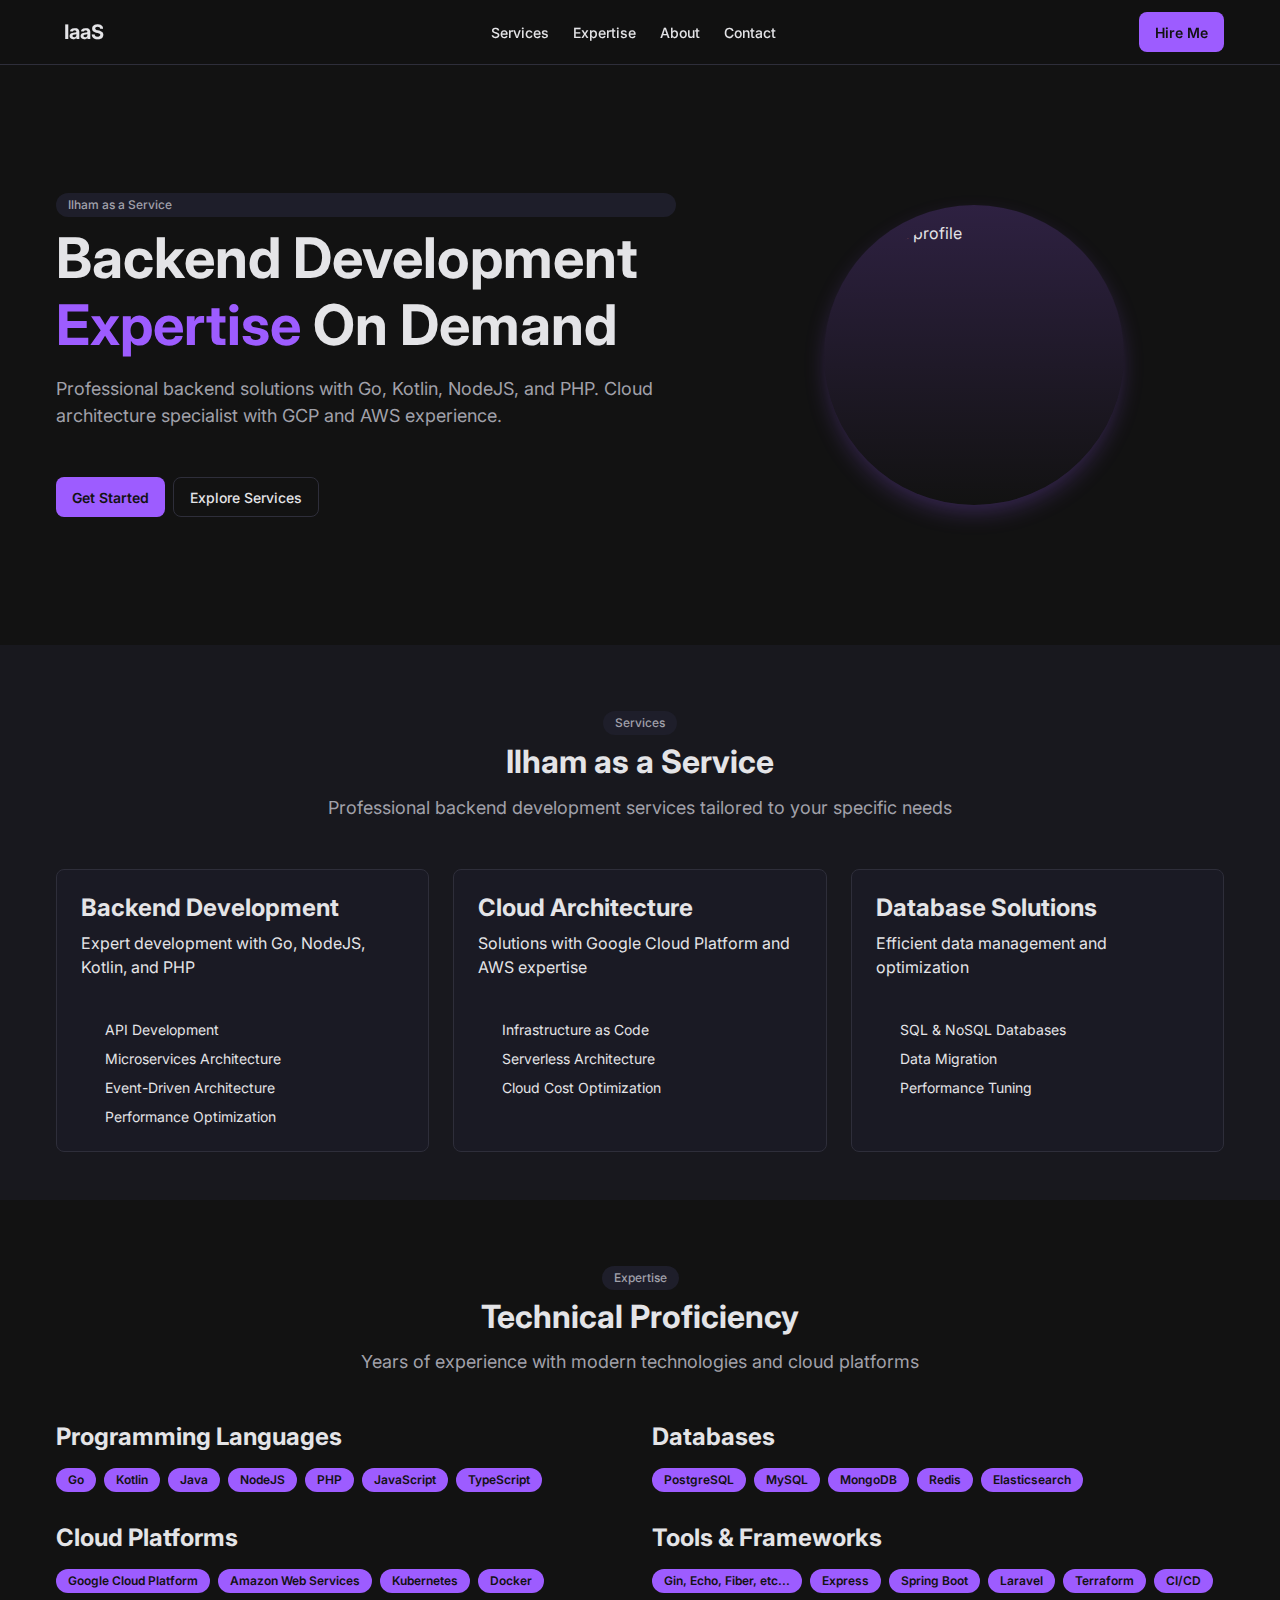
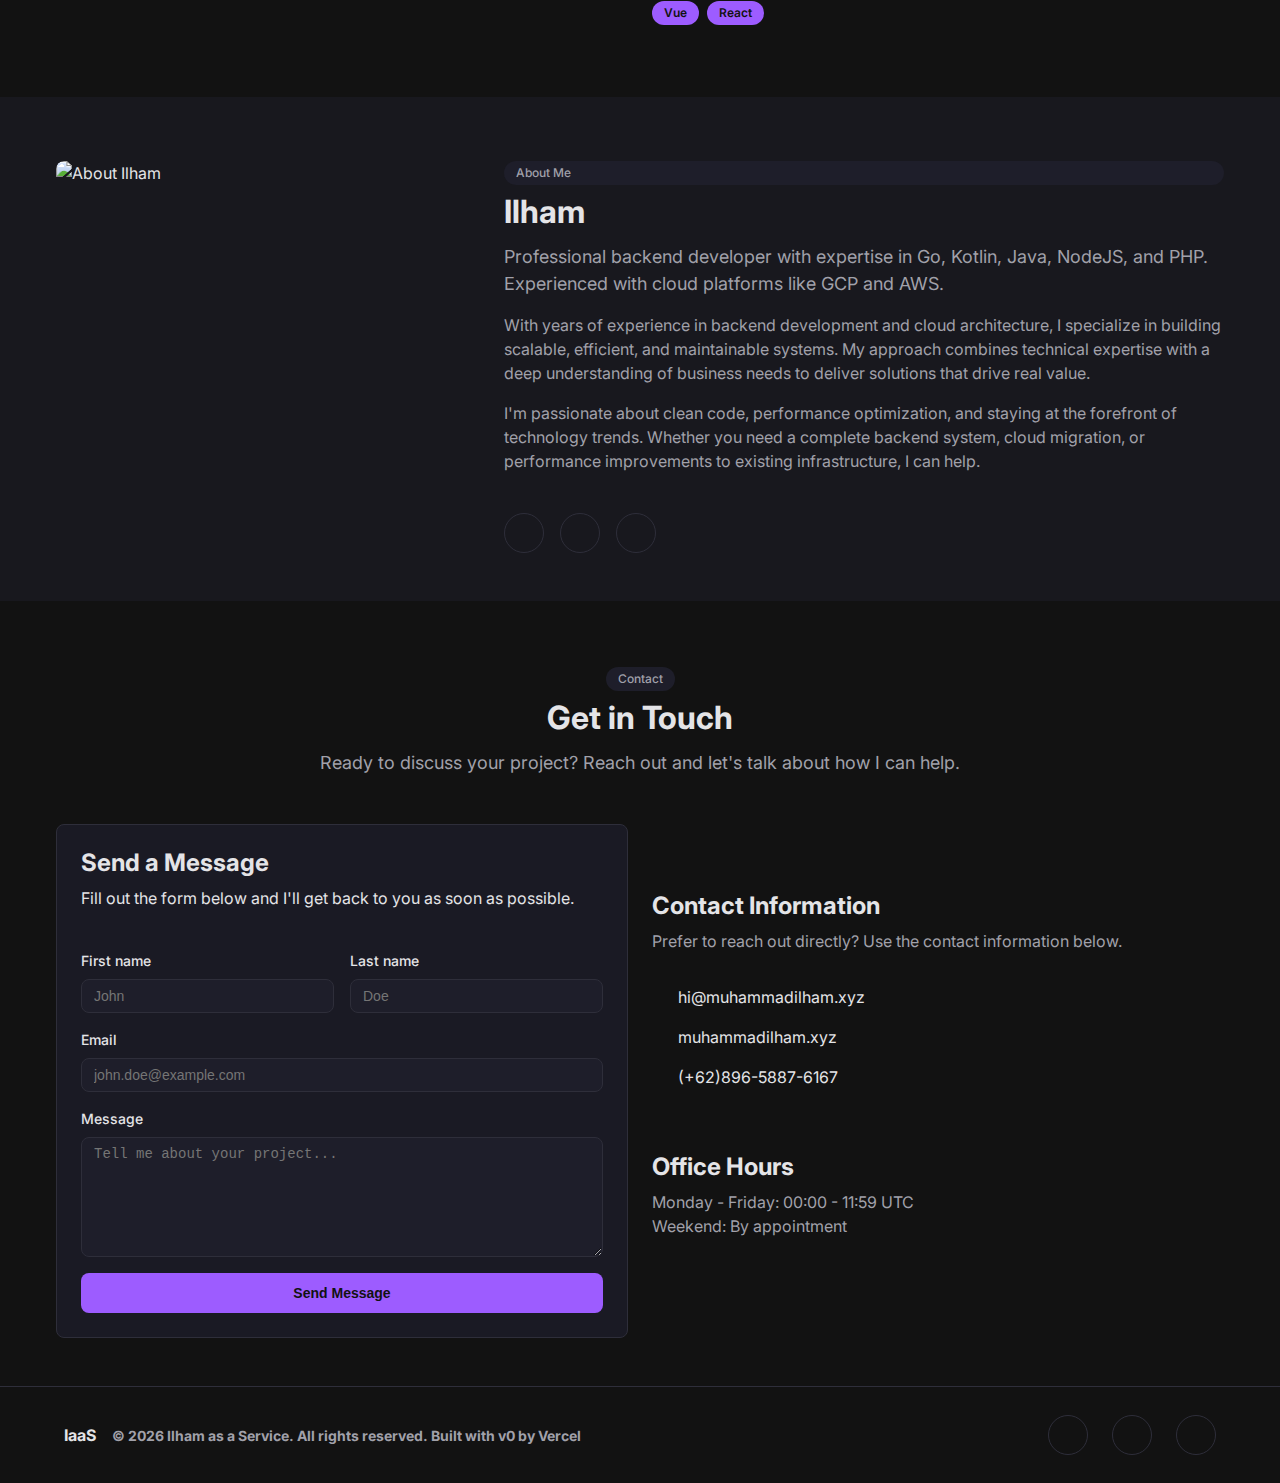
==== commit 04163f17: "feat: added credit to v0" ====
--- a/index.html
+++ b/index.html
@@ -358,7 +358,7 @@
           <div class="footer-logo">
             <i data-lucide="server"></i>
             <span>IaaS</span>
-            <span class="copyright">© <script>document.write(new Date().getFullYear())</script> Ilham as a Service. All rights reserved.</span>
+            <span class="copyright">© <script>document.write(new Date().getFullYear())</script> Ilham as a Service. All rights reserved. Built with <a href="https://v0.dev/">v0 by Vercel</a></span>
           </div>
           <div class="footer-social">
             <a href="https://github.com/mhdiiilham" class="footer-social-link" aria-label="GitHub">
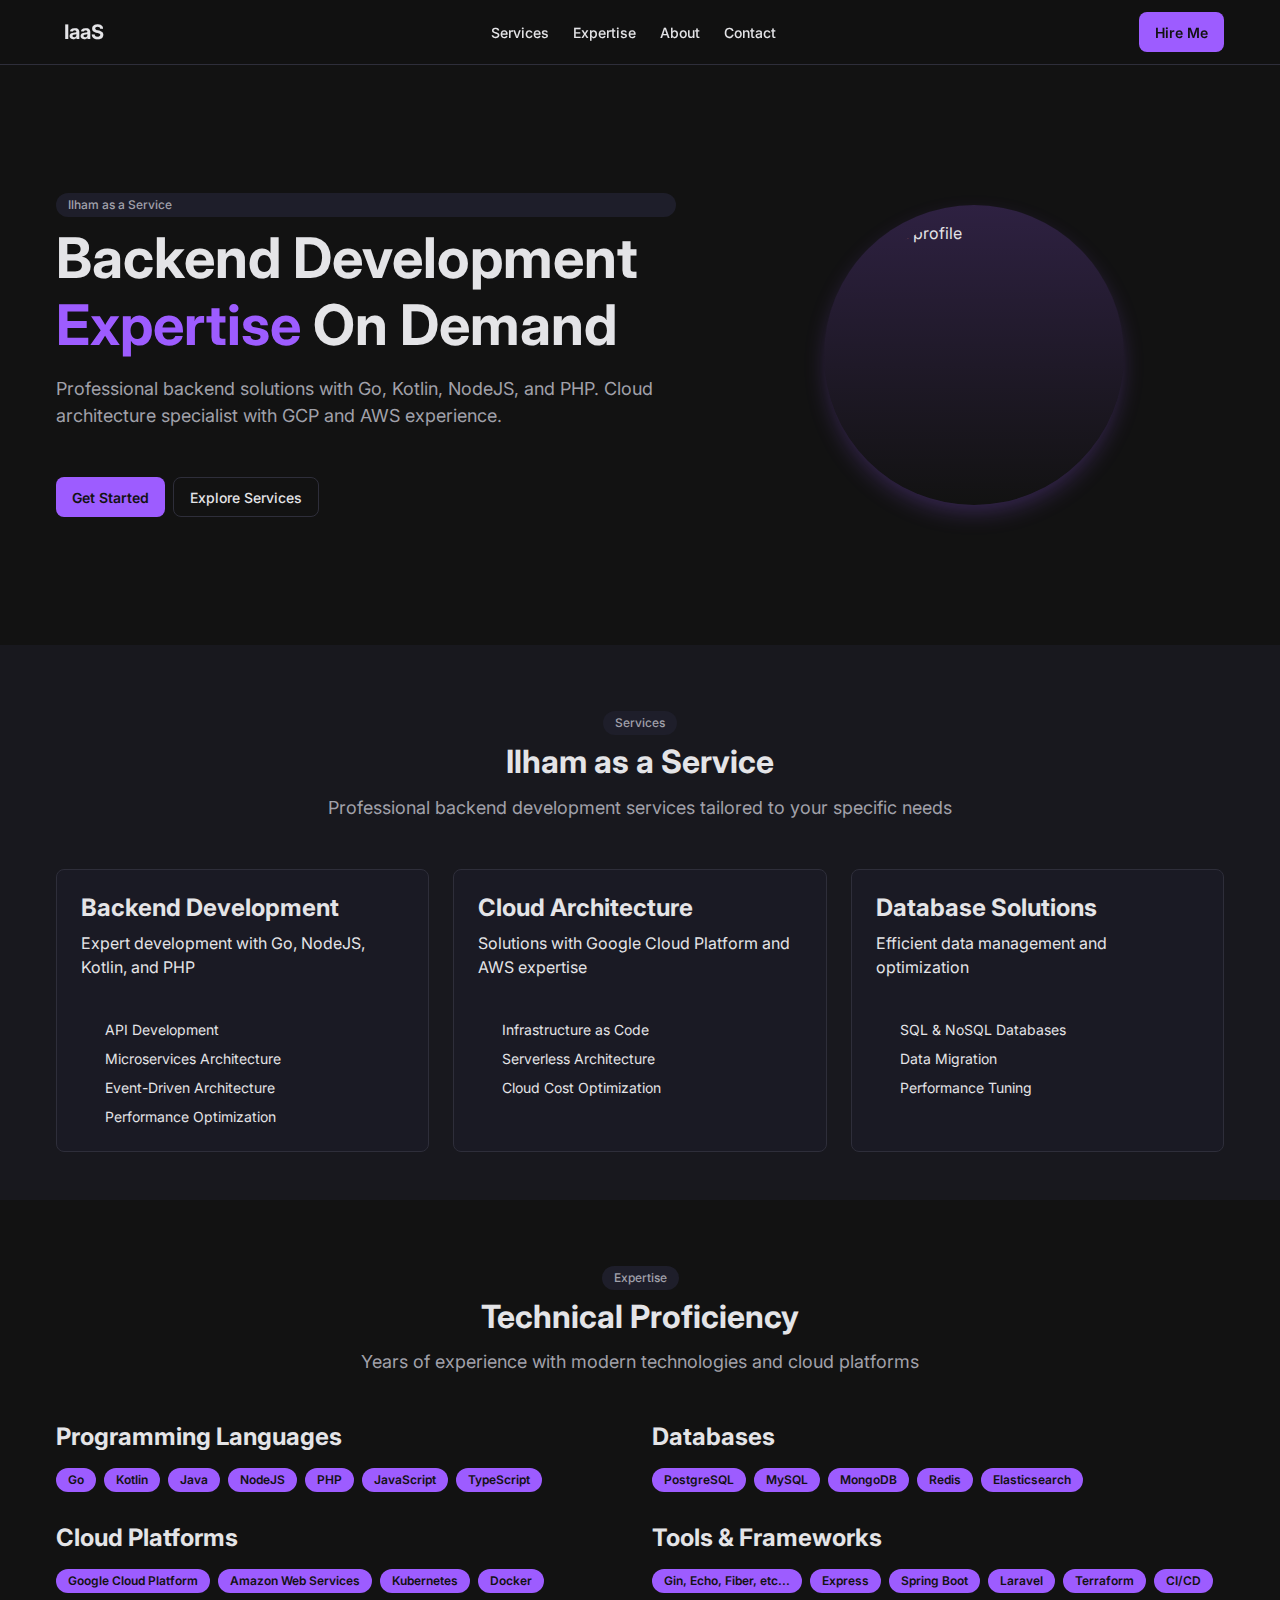
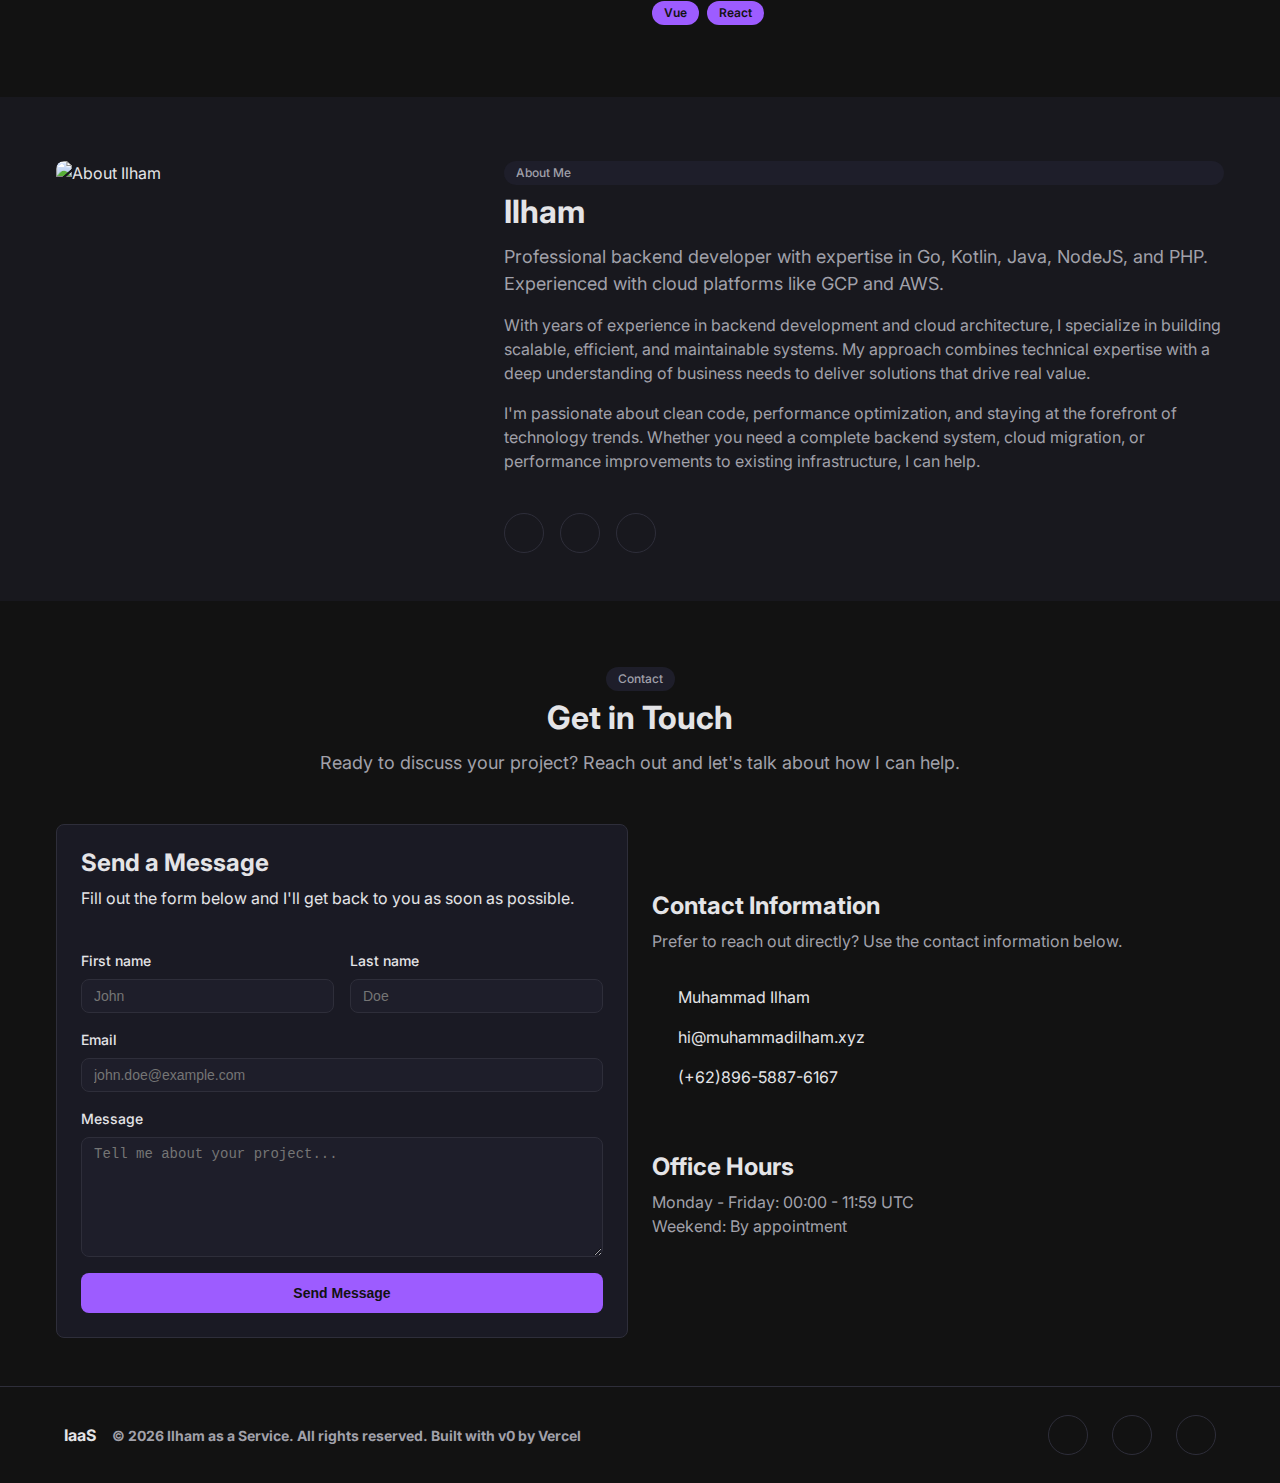
==== commit b4d807e8: "feat: remove website url on contact details" ====
--- a/index.html
+++ b/index.html
@@ -327,12 +327,12 @@
               </div>
               <div class="contact-details">
                 <div class="contact-item">
+                    <i data-lucide="linkedin" style="margin-right: 1%;"></i>
+                    <a href="https://www.linkedin.com/in/muhammad-ilham-491a99194/">Muhammad Ilham</a>
+                </div>
+                <div class="contact-item">
                   <i data-lucide="mail" style="margin-right: 1%;"></i>
                    <a href="mailto:hi@muhammadilham.xyz">hi@muhammadilham.xyz</a>
-                </div>
-                <div class="contact-item">
-                  <i data-lucide="globe" style="margin-right: 1%;"></i>
-                  <a href="http://muhammadilham.xyz">muhammadilham.xyz</a>
                 </div>
                 <div class="contact-item">
                     <i data-lucide="phone" style="margin-right: 1%;"></i>
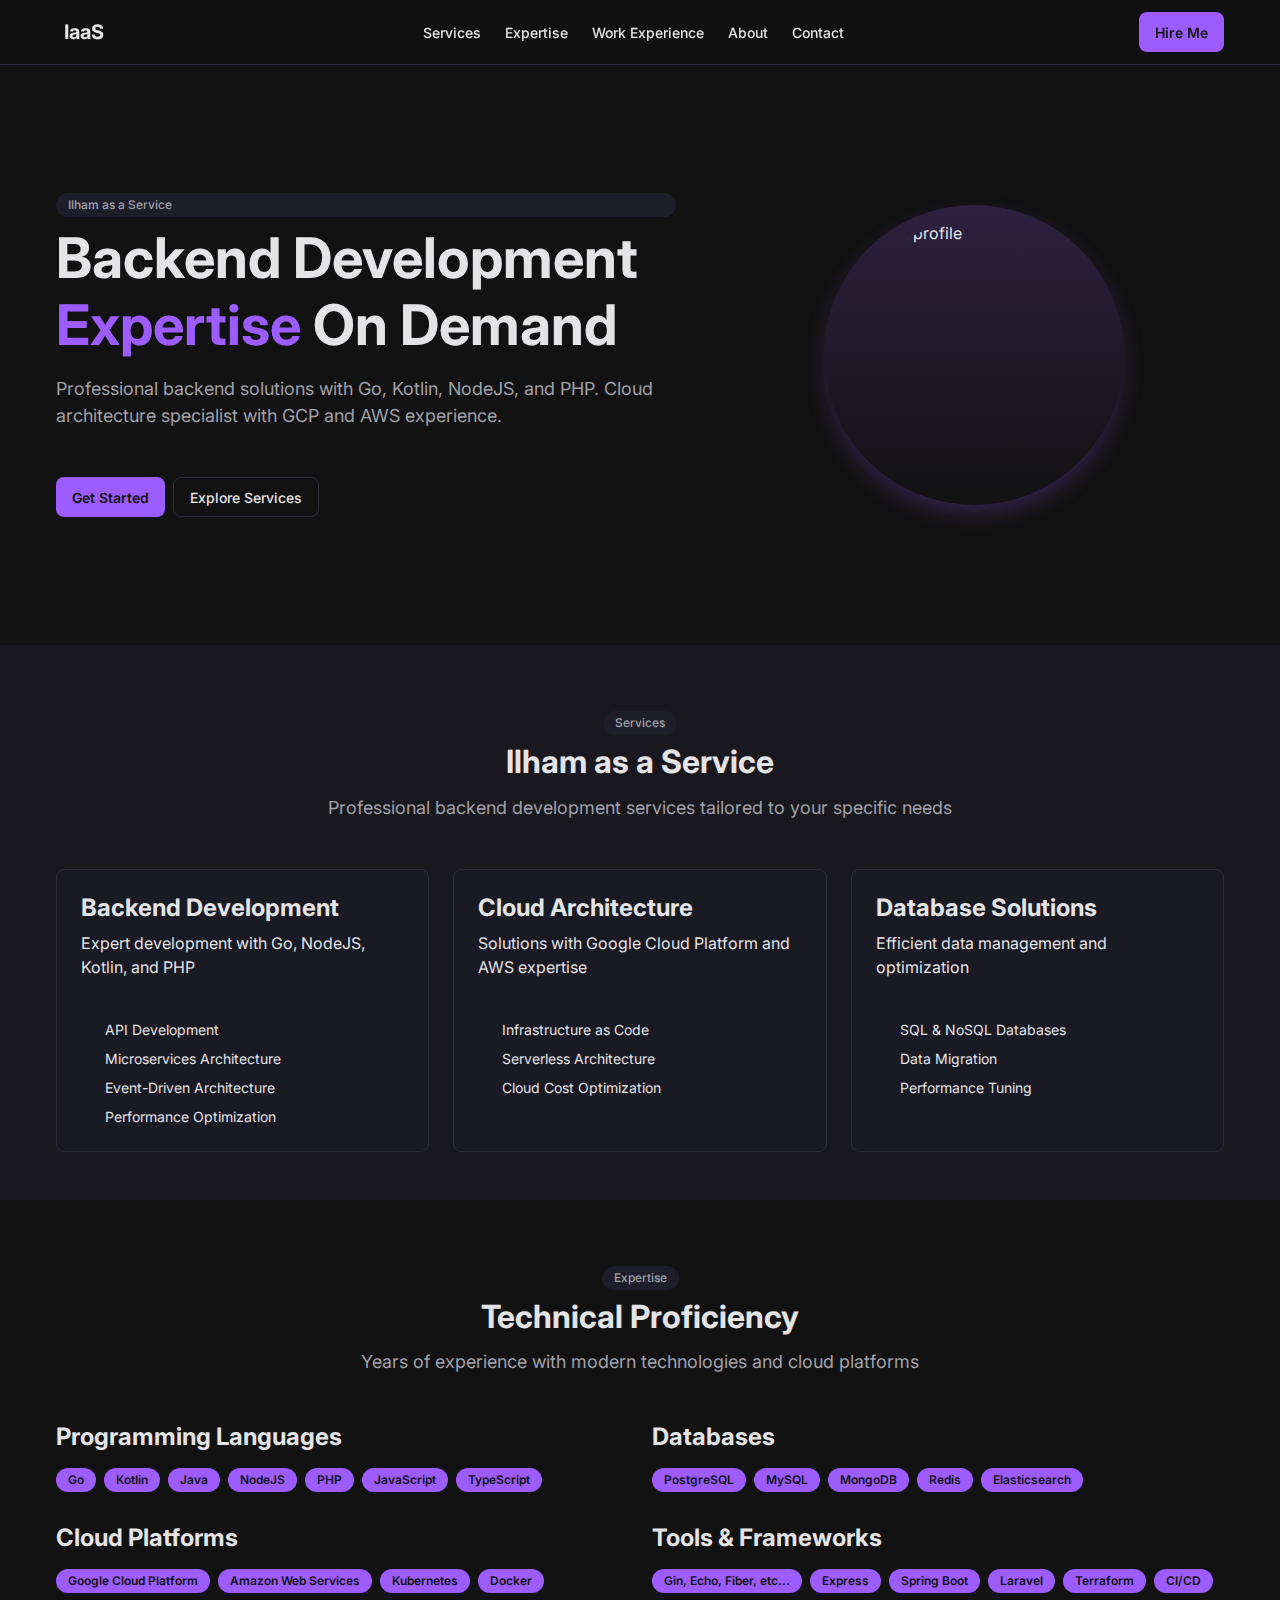
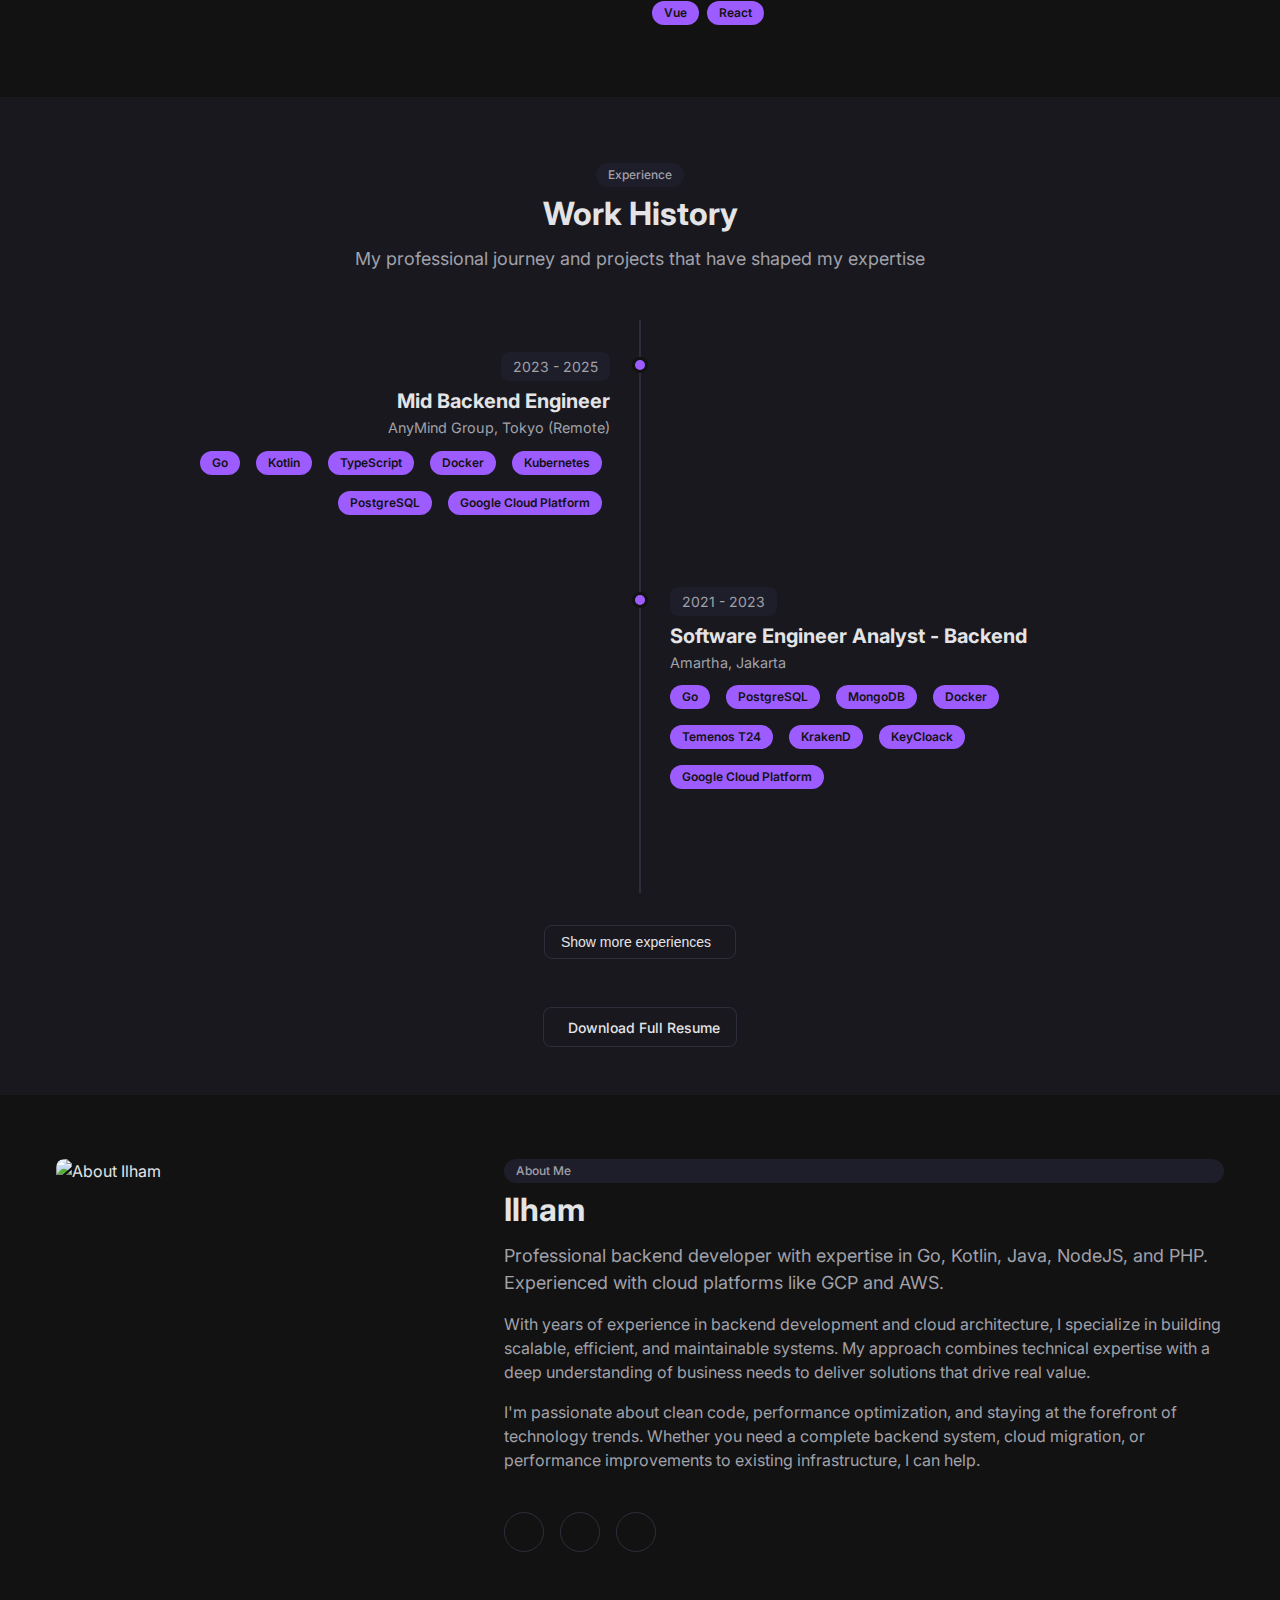
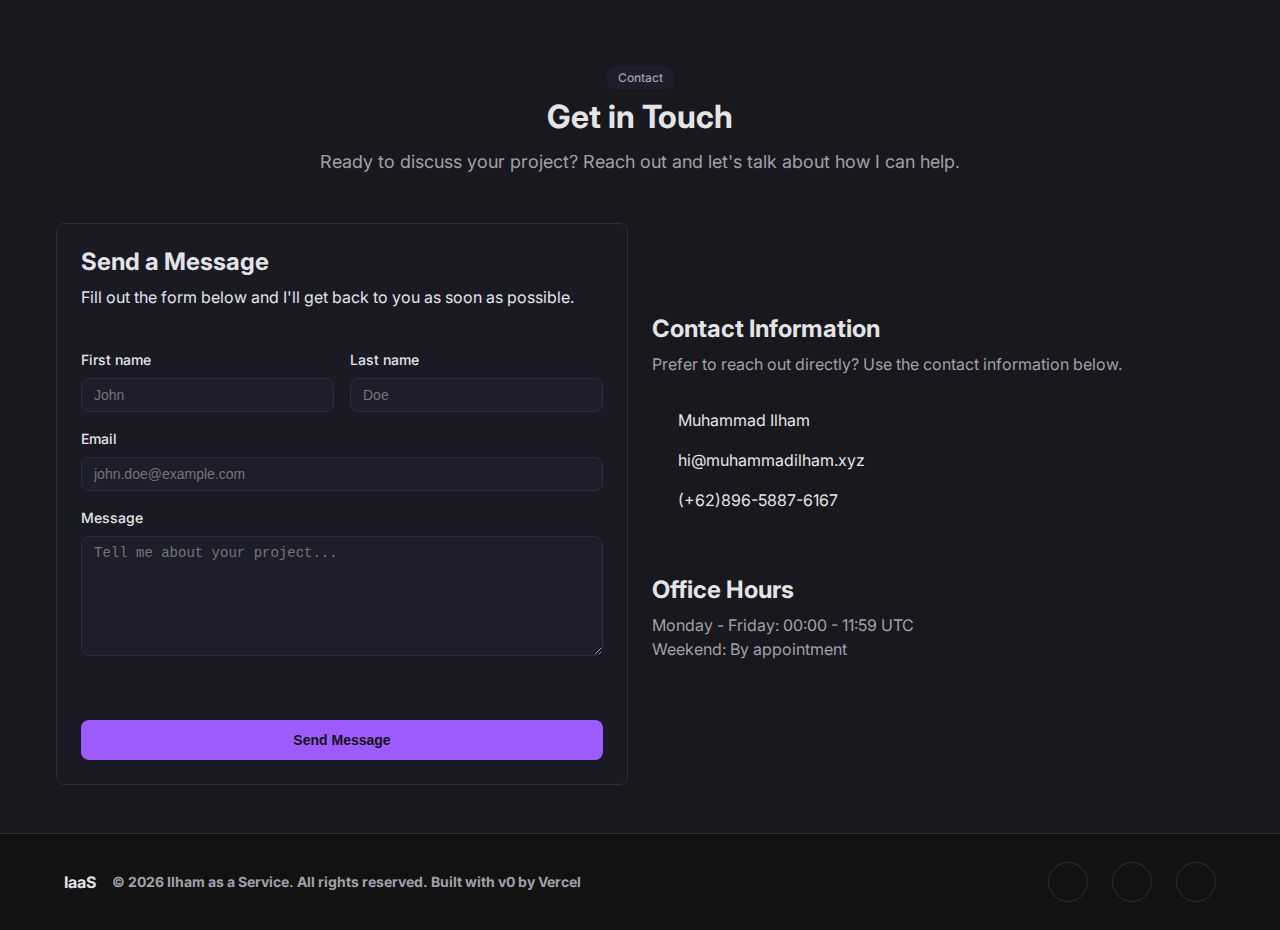
==== commit d382e22e: "feat: add captcha and work experience" ====
--- a/index.html
+++ b/index.html
@@ -31,11 +31,13 @@
   
   <!-- This actually applies the CSS to the page (keep this!) -->
   <link rel="stylesheet" href="styles.css">
+  <link rel="stylesheet" href="experience.css">
 
   <link rel="preconnect" href="https://fonts.googleapis.com">
   <link rel="preconnect" href="https://fonts.gstatic.com" crossorigin>
   <link href="https://fonts.googleapis.com/css2?family=Inter:wght@400;500;600;700&display=swap" rel="stylesheet">
   <script src="https://unpkg.com/lucide@latest"></script>
+  <script src="main.js"></script>
 </head>
 <body>
   <div class="page-wrapper">
@@ -49,6 +51,7 @@
           <nav class="main-nav">
             <a href="#services" class="nav-link">Services</a>
             <a href="#expertise" class="nav-link">Expertise</a>
+            <a href="#experience" class="nav-link">Work Experience</a>
             <a href="#about" class="nav-link">About</a>
             <a href="#contact" class="nav-link">Contact</a>
           </nav>
@@ -236,6 +239,125 @@
         </div>
       </section>
 
+      <section id="experience" class="experience-section">
+        <div class="container">
+          <div class="section-header">
+            <div class="badge">Experience</div>
+            <h2>Work History</h2>
+            <p class="section-description">
+              My professional journey and projects that have shaped my expertise
+            </p>
+          </div>
+          
+          <div class="timeline">
+            <div class="timeline-item">
+              <div class="timeline-marker"></div>
+              <div class="timeline-content">
+                <div class="timeline-date">2023 - 2025</div>
+                <h3 class="timeline-title">Mid Backend Engineer</h3>
+                <div class="timeline-company">AnyMind Group, Tokyo (Remote)</div>
+                <!-- <p class="timeline-description">
+                  Led the development of scalable microservices architecture using Go and Kubernetes.
+                  Designed and implemented RESTful APIs serving over 1M requests daily with 99.9% uptime.
+                </p> -->
+                <div class="timeline-tech">
+                  <span class="tech-badge">Go</span>
+                  <span class="tech-badge">Kotlin</span>
+                  <span class="tech-badge">TypeScript</span>
+                  <span class="tech-badge">Docker</span>
+                  <span class="tech-badge">Kubernetes</span>
+                  <span class="tech-badge">PostgreSQL</span>
+                  <span class="tech-badge">Google Cloud Platform</span>
+                </div>
+              </div>
+            </div>
+            
+            <div class="timeline-item">
+              <div class="timeline-marker"></div>
+              <div class="timeline-content">
+                <div class="timeline-date">2021 - 2023</div>
+                <h3 class="timeline-title">Software Engineer Analyst - Backend</h3>
+                <div class="timeline-company">Amartha, Jakarta</div>
+                <!-- <p class="timeline-description">
+                  Developed and maintained backend services using NodeJS and Express.
+                  Implemented database optimization strategies that improved query performance by 40%.
+                </p> -->
+                <div class="timeline-tech">
+                  <span class="tech-badge">Go</span>
+                  <span class="tech-badge">PostgreSQL</span>
+                  <span class="tech-badge">MongoDB</span>
+                  <span class="tech-badge">Docker</span>
+                  <span class="tech-badge">Temenos T24</span>
+                  <span class="tech-badge">KrakenD</span>
+                  <span class="tech-badge">KeyCloack</span>
+                  <span class="tech-badge">Google Cloud Platform</span>
+                </div>
+              </div>
+            </div>
+            
+            <div id="older-experiences" class="collapsed">
+              <div class="timeline-item">
+                <div class="timeline-marker"></div>
+                <div class="timeline-content">
+                  <div class="timeline-date">2022 - 2022</div>
+                  <h3 class="timeline-title">Freelance Software Developer</h3>
+                  <div class="timeline-company">EngageRocket Pte Ltd, Singapore (Remote)</div>
+                  <!-- <p class="timeline-description">
+                    Developed and maintained backend services using NodeJS and Express.
+                    Implemented database optimization strategies that improved query performance by 40%.
+                  </p> -->
+                  <div class="timeline-tech">
+                    <span class="tech-badge">Go</span>
+                    <span class="tech-badge">Ruby on rails</span>
+                    <span class="tech-badge">PostgreSQL</span>
+                    <span class="tech-badge">AWS</span>
+                  </div>
+                </div>
+              </div>
+
+              <div class="timeline-item">
+                <div class="timeline-marker"></div>
+                <div class="timeline-content">
+                  <div class="timeline-date">2020 - 2021</div>
+                  <h3 class="timeline-title">Backend Developer</h3>
+                  <div class="timeline-company">KlikACC, Jakarta</div>
+                  <!-- <p class="timeline-description">
+                    Built and maintained web applications using PHP and Laravel.
+                    Collaborated with design team to implement responsive frontend interfaces.
+                  </p> -->
+                  <div class="timeline-tech">
+                    <span class="tech-badge">Go</span>
+                    <span class="tech-badge">PHP</span>
+                    <span class="tech-badge">Laravel</span>
+                    <span class="tech-badge">MySQL</span>
+                    <span class="tech-badge">VueJS</span>
+                    <span class="tech-badge">NGINX</span>
+                    <span class="tech-badge">Jenkins</span>
+                    <span class="tech-badge">Google Cloud Platform</span>
+                    <span class="tech-badge">AWS</span>
+                  </div>
+                </div>
+              </div>
+            </div>
+          </div>
+          
+          <div class="timeline-toggle-container">
+            <button id="toggle-experiences" class="timeline-toggle-button">
+              <span class="show-more">Show more experiences</span>
+              <span class="show-less">Show less</span>
+              <i class="fas fa-chevron-down toggle-icon"></i>
+            </button>
+          </div>
+
+          <div class="resume-download">
+            <a href="https://drive.google.com/file/d/1XsU8lxfUlEW1frX0ki-MGh31UhCSdcz9/view?usp=sharing" class="button outline-button" target="_blank">
+              <i data-lucide="file-text"></i>
+              Download Full Resume
+            </a>
+          </div>
+        </div>
+      </section>
+
       <!-- About Section -->
       <section id="about" class="about-section">
         <div class="container">
@@ -296,7 +418,7 @@
                 <p>Fill out the form below and I'll get back to you as soon as possible.</p>
               </div>
               <div class="card-content">
-                <form class="contact-form" name="contact" method="POST" netlify>
+                <form class="contact-form" name="contact" method="POST" action="/thank-you.html" netlify>
                   <div class="form-row">
                     <div class="form-group">
                       <label for="first-name">First name</label>
@@ -314,6 +436,10 @@
                   <div class="form-group">
                     <label for="message">Message</label>
                     <textarea id="message" name="message" placeholder="Tell me about your project..."></textarea>
+                  </div>
+                   <!-- Netlify CAPTCHA will be rendered here -->
+                  <div class="form-group captcha-container">
+                    <div data-netlify-recaptcha="true"></div>
                   </div>
                   <button type="submit" class="button primary-button full-width">Send Message</button>
                 </form>
--- a/styles.css
+++ b/styles.css
@@ -382,12 +382,6 @@
   margin-bottom: 1rem;
 }
 
-/* About Section */
-.about-section {
-  padding: 4rem 0 3rem;
-  background-color: rgba(30, 30, 42, 0.5);
-}
-
 .about-grid {
   display: grid;
   gap: 2rem;
@@ -555,6 +549,46 @@
   gap: 1rem;
 }
 
+/* Services Section - Semi-transparent */
+.services-section {
+  padding: 4rem 0 3rem;
+  background-color: rgba(30, 30, 42, 0.5);
+}
+
+/* Expertise Section - Solid */
+.expertise-section {
+  padding: 4rem 0 3rem;
+  background-color: var(--background); /* Solid dark background */
+}
+
+/* About Section - Solid (changed from semi-transparent) */
+.about-section {
+  padding: 4rem 0 3rem;
+  background-color: var(--background); /* Changed to solid dark background */
+}
+
+/* Contact Section - Semi-transparent */
+.contact-section {
+  padding: 4rem 0 3rem;
+  background-color: rgba(30, 30, 42, 0.5);
+}
+
+/* CAPTCHA container styling */
+.captcha-container {
+  margin: 1rem 0;
+}
+
+/* Make sure the CAPTCHA is responsive */
+.captcha-container iframe {
+  max-width: 100%;
+}
+
+/* Optional: Style the CAPTCHA container to match your form */
+.captcha-container > div {
+  border-radius: var(--radius);
+  overflow: hidden;
+}
+
 /* Media Queries */
 @media (min-width: 768px) {
   h1 {
@@ -602,6 +636,7 @@
   }
 }
 
+
 @media (min-width: 1024px) {
   .hero-section {
     padding: 8rem 0;
@@ -614,4 +649,4 @@
   h1 {
     font-size: 3.5rem;
   }
-}+}
--- a/styles.css
+++ b/styles.css
@@ -382,12 +382,6 @@
   margin-bottom: 1rem;
 }
 
-/* About Section */
-.about-section {
-  padding: 4rem 0 3rem;
-  background-color: rgba(30, 30, 42, 0.5);
-}
-
 .about-grid {
   display: grid;
   gap: 2rem;
@@ -555,6 +549,46 @@
   gap: 1rem;
 }
 
+/* Services Section - Semi-transparent */
+.services-section {
+  padding: 4rem 0 3rem;
+  background-color: rgba(30, 30, 42, 0.5);
+}
+
+/* Expertise Section - Solid */
+.expertise-section {
+  padding: 4rem 0 3rem;
+  background-color: var(--background); /* Solid dark background */
+}
+
+/* About Section - Solid (changed from semi-transparent) */
+.about-section {
+  padding: 4rem 0 3rem;
+  background-color: var(--background); /* Changed to solid dark background */
+}
+
+/* Contact Section - Semi-transparent */
+.contact-section {
+  padding: 4rem 0 3rem;
+  background-color: rgba(30, 30, 42, 0.5);
+}
+
+/* CAPTCHA container styling */
+.captcha-container {
+  margin: 1rem 0;
+}
+
+/* Make sure the CAPTCHA is responsive */
+.captcha-container iframe {
+  max-width: 100%;
+}
+
+/* Optional: Style the CAPTCHA container to match your form */
+.captcha-container > div {
+  border-radius: var(--radius);
+  overflow: hidden;
+}
+
 /* Media Queries */
 @media (min-width: 768px) {
   h1 {
@@ -602,6 +636,7 @@
   }
 }
 
+
 @media (min-width: 1024px) {
   .hero-section {
     padding: 8rem 0;
@@ -614,4 +649,4 @@
   h1 {
     font-size: 3.5rem;
   }
-}+}
--- a/experience.css
+++ b/experience.css
@@ -0,0 +1,184 @@
+/* Experience Section - Semi-transparent */
+.experience-section {
+  padding: 4rem 0 3rem;
+  background-color: rgba(30, 30, 42, 0.5);
+}
+
+/* Timeline styling */
+.timeline {
+  position: relative;
+  max-width: 900px;
+  margin: 0 auto;
+  padding: 2rem 0;
+}
+
+/* Vertical line */
+.timeline::before {
+  content: '';
+  position: absolute;
+  top: 0;
+  bottom: 0;
+  left: 20px;
+  width: 2px;
+  background: var(--border);
+}
+
+.timeline-item {
+  position: relative;
+  margin-bottom: 3rem;
+  padding-left: 45px;
+}
+
+.timeline-item:last-child {
+  margin-bottom: 0;
+}
+
+.timeline-marker {
+  position: absolute;
+  left: 0;
+  width: 16px;
+  height: 16px;
+  border-radius: 50%;
+  background: var(--primary);
+  border: 3px solid var(--background);
+  top: 5px;
+  z-index: 1;
+}
+
+.timeline-date {
+  display: inline-block;
+  padding: 0.25rem 0.75rem;
+  background-color: var(--muted);
+  border-radius: var(--radius);
+  font-size: 0.875rem;
+  margin-bottom: 0.5rem;
+  color: var(--muted-foreground);
+}
+
+.timeline-title {
+  margin-bottom: 0.25rem;
+  font-size: 1.25rem;
+}
+
+.timeline-company {
+  color: var(--muted-foreground);
+  font-size: 0.9rem;
+  margin-bottom: 0.75rem;
+}
+
+.timeline-description {
+  margin-bottom: 1rem;
+  color: var(--foreground);
+}
+
+.timeline-tech {
+  display: flex;
+  flex-wrap: wrap;
+  gap: 0.5rem;
+}
+
+.resume-download {
+  display: flex;
+  justify-content: center;
+  margin-top: 3rem;
+}
+
+.resume-download .button {
+  display: inline-flex;
+  align-items: center;
+  gap: 0.5rem;
+}
+
+/* Timeline Toggle Button */
+.timeline-toggle-container {
+  display: flex;
+  justify-content: center;
+  margin-top: 2rem;
+}
+
+.timeline-toggle-button {
+  display: flex;
+  align-items: center;
+  gap: 0.5rem;
+  background-color: transparent;
+  border: 1px solid var(--border);
+  color: var(--foreground);
+  padding: 0.5rem 1rem;
+  border-radius: var(--radius);
+  cursor: pointer;
+  font-size: 0.875rem;
+  transition: all 0.2s ease;
+}
+
+.timeline-toggle-button:hover {
+  background-color: var(--muted);
+  border-color: var(--primary);
+}
+
+.timeline-toggle-button .toggle-icon {
+  transition: transform 0.3s ease;
+}
+
+/* Collapsible section */
+#older-experiences {
+  max-height: 0;
+  overflow: hidden;
+  transition: max-height 0.5s ease;
+}
+
+#older-experiences.collapsed {
+  max-height: 0;
+}
+
+#older-experiences.expanded {
+  max-height: 2000px; /* Adjust based on your content */
+}
+
+/* Show/hide text in toggle button */
+.timeline-toggle-button .show-less {
+  display: none;
+}
+
+.timeline-toggle-button.active .show-more {
+  display: none;
+}
+
+.timeline-toggle-button.active .show-less {
+  display: inline;
+}
+
+.timeline-toggle-button.active .toggle-icon {
+  transform: rotate(180deg);
+}
+/* Collapsible section */
+
+/* Responsive adjustments */
+@media (min-width: 768px) {
+  .timeline::before {
+    left: 50%;
+    margin-left: -1px;
+  }
+  
+  .timeline-item {
+    padding-left: 0;
+    margin-bottom: 4rem;
+  }
+  
+  .timeline-item:nth-child(odd) {
+    padding-right: calc(50% + 30px);
+    text-align: right;
+  }
+  
+  .timeline-item:nth-child(even) {
+    padding-left: calc(50% + 30px);
+  }
+  
+  .timeline-marker {
+    left: 50%;
+    margin-left: -8px;
+  }
+  
+  .timeline-item:nth-child(odd) .timeline-tech {
+    justify-content: flex-end;
+  }
+}
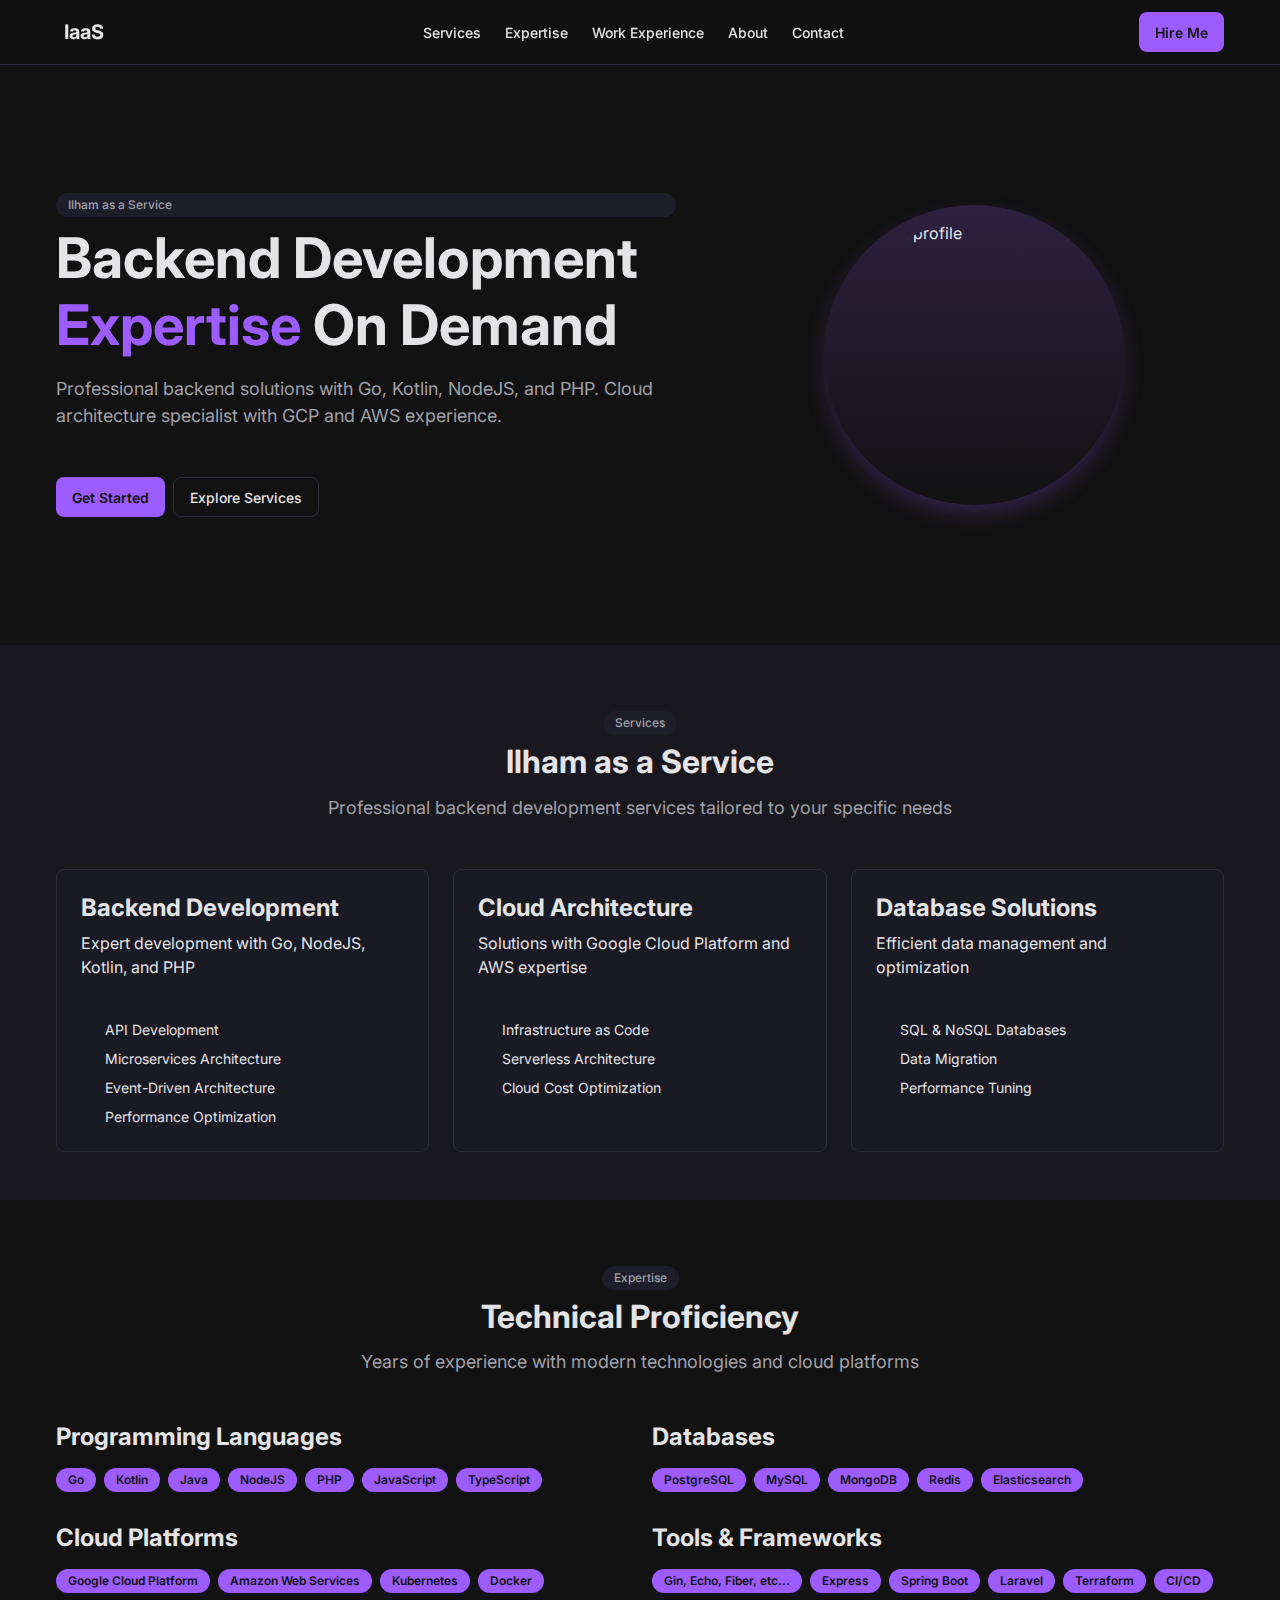
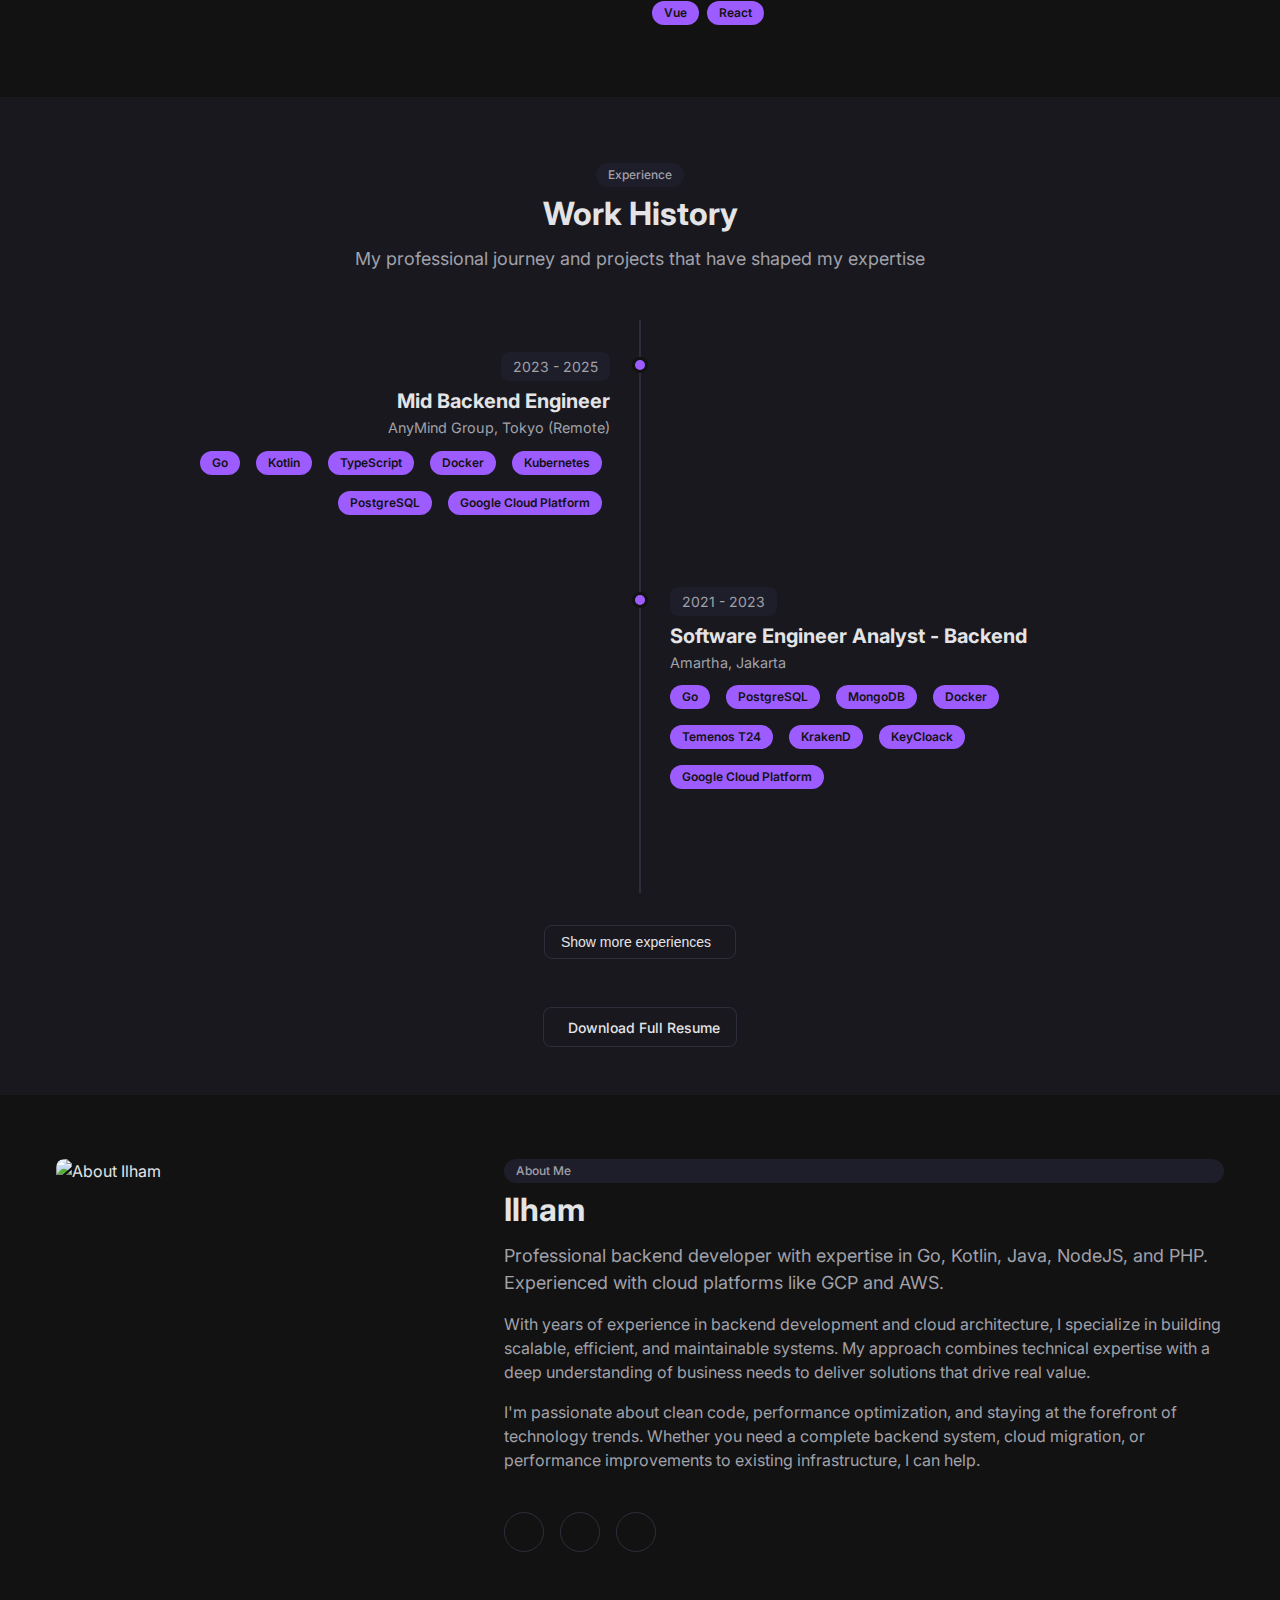
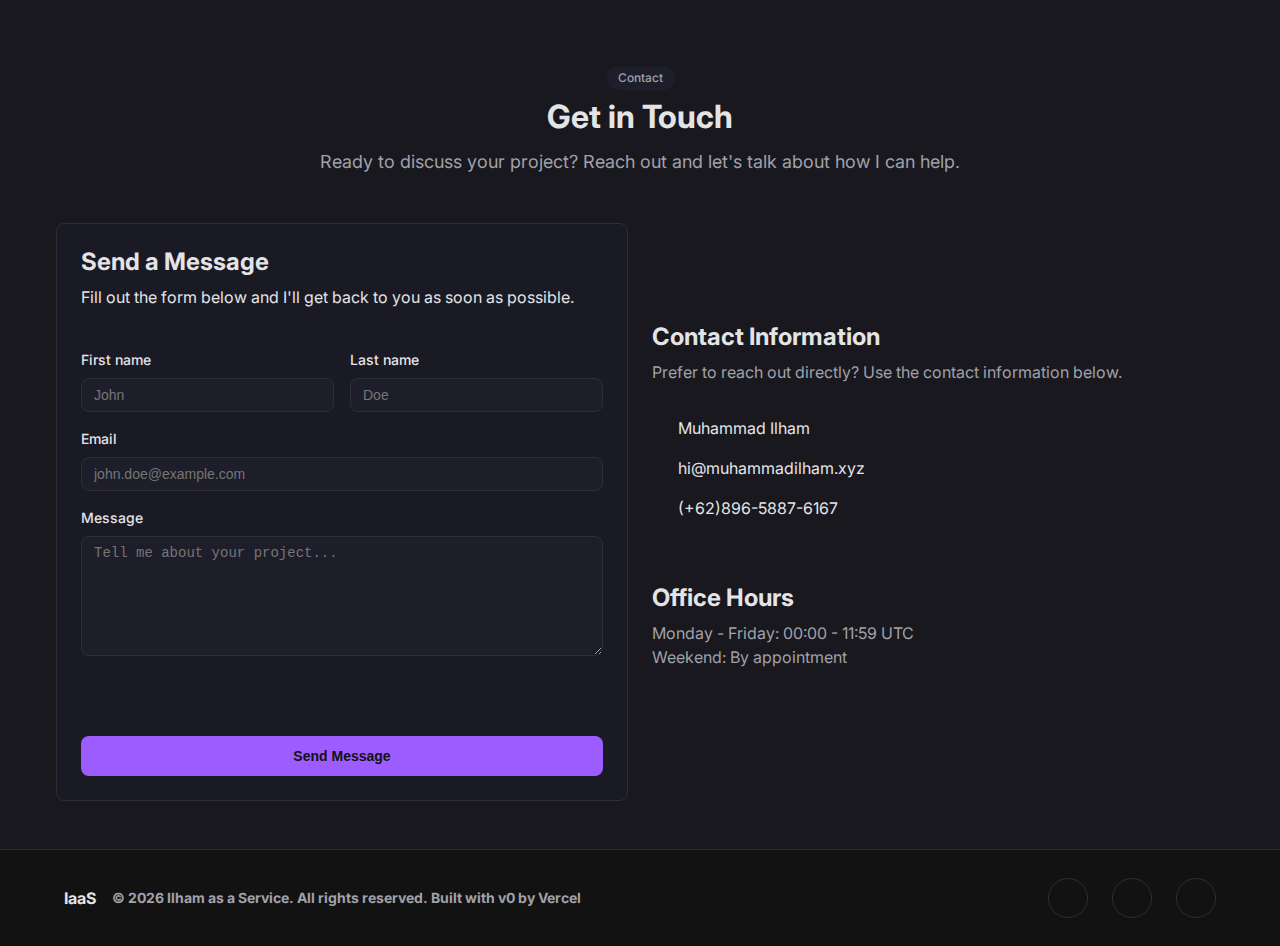
==== commit be1d1cc6: "fix: captcha styling" ====
--- a/index.html
+++ b/index.html
@@ -38,6 +38,7 @@
   <link href="https://fonts.googleapis.com/css2?family=Inter:wght@400;500;600;700&display=swap" rel="stylesheet">
   <script src="https://unpkg.com/lucide@latest"></script>
   <script src="main.js"></script>
+  <script src="https://www.google.com/recaptcha/api.js" async defer></script>
 </head>
 <body>
   <div class="page-wrapper">
--- a/styles.css
+++ b/styles.css
@@ -549,6 +549,47 @@
   gap: 1rem;
 }
 
+
+/* Add these styles to your existing CSS file to better style the Netlify CAPTCHA */
+
+/* CAPTCHA container styling */
+.captcha-container {
+  margin: 1.5rem 0;
+  display: flex;
+  justify-content: center;
+}
+
+/* Style the iframe that Netlify generates for the CAPTCHA */
+.captcha-container iframe {
+  max-width: 100%;
+  border-radius: var(--radius);
+  background-color: white; /* Force white background for CAPTCHA */
+}
+
+/* Add a subtle border around the CAPTCHA */
+.captcha-container > div {
+  border-radius: var(--radius);
+  overflow: hidden;
+  background-color: white; /* Ensure white background */
+  box-shadow: 0 2px 10px rgba(0, 0, 0, 0.1);
+}
+
+/* Make sure the CAPTCHA is centered */
+[data-netlify-recaptcha="true"] {
+  display: flex;
+  justify-content: center;
+}
+/* Style the CAPTCHA container to match your dark theme */
+.g-recaptcha {
+  margin: 0 auto;
+  display: table;
+}
+
+/* Optional: Add some space around the CAPTCHA */
+.g-recaptcha > div {
+  margin: 0 auto;
+}
+
 /* Services Section - Semi-transparent */
 .services-section {
   padding: 4rem 0 3rem;
@@ -573,22 +614,6 @@
   background-color: rgba(30, 30, 42, 0.5);
 }
 
-/* CAPTCHA container styling */
-.captcha-container {
-  margin: 1rem 0;
-}
-
-/* Make sure the CAPTCHA is responsive */
-.captcha-container iframe {
-  max-width: 100%;
-}
-
-/* Optional: Style the CAPTCHA container to match your form */
-.captcha-container > div {
-  border-radius: var(--radius);
-  overflow: hidden;
-}
-
 /* Media Queries */
 @media (min-width: 768px) {
   h1 {
--- a/styles.css
+++ b/styles.css
@@ -549,6 +549,47 @@
   gap: 1rem;
 }
 
+
+/* Add these styles to your existing CSS file to better style the Netlify CAPTCHA */
+
+/* CAPTCHA container styling */
+.captcha-container {
+  margin: 1.5rem 0;
+  display: flex;
+  justify-content: center;
+}
+
+/* Style the iframe that Netlify generates for the CAPTCHA */
+.captcha-container iframe {
+  max-width: 100%;
+  border-radius: var(--radius);
+  background-color: white; /* Force white background for CAPTCHA */
+}
+
+/* Add a subtle border around the CAPTCHA */
+.captcha-container > div {
+  border-radius: var(--radius);
+  overflow: hidden;
+  background-color: white; /* Ensure white background */
+  box-shadow: 0 2px 10px rgba(0, 0, 0, 0.1);
+}
+
+/* Make sure the CAPTCHA is centered */
+[data-netlify-recaptcha="true"] {
+  display: flex;
+  justify-content: center;
+}
+/* Style the CAPTCHA container to match your dark theme */
+.g-recaptcha {
+  margin: 0 auto;
+  display: table;
+}
+
+/* Optional: Add some space around the CAPTCHA */
+.g-recaptcha > div {
+  margin: 0 auto;
+}
+
 /* Services Section - Semi-transparent */
 .services-section {
   padding: 4rem 0 3rem;
@@ -573,22 +614,6 @@
   background-color: rgba(30, 30, 42, 0.5);
 }
 
-/* CAPTCHA container styling */
-.captcha-container {
-  margin: 1rem 0;
-}
-
-/* Make sure the CAPTCHA is responsive */
-.captcha-container iframe {
-  max-width: 100%;
-}
-
-/* Optional: Style the CAPTCHA container to match your form */
-.captcha-container > div {
-  border-radius: var(--radius);
-  overflow: hidden;
-}
-
 /* Media Queries */
 @media (min-width: 768px) {
   h1 {
